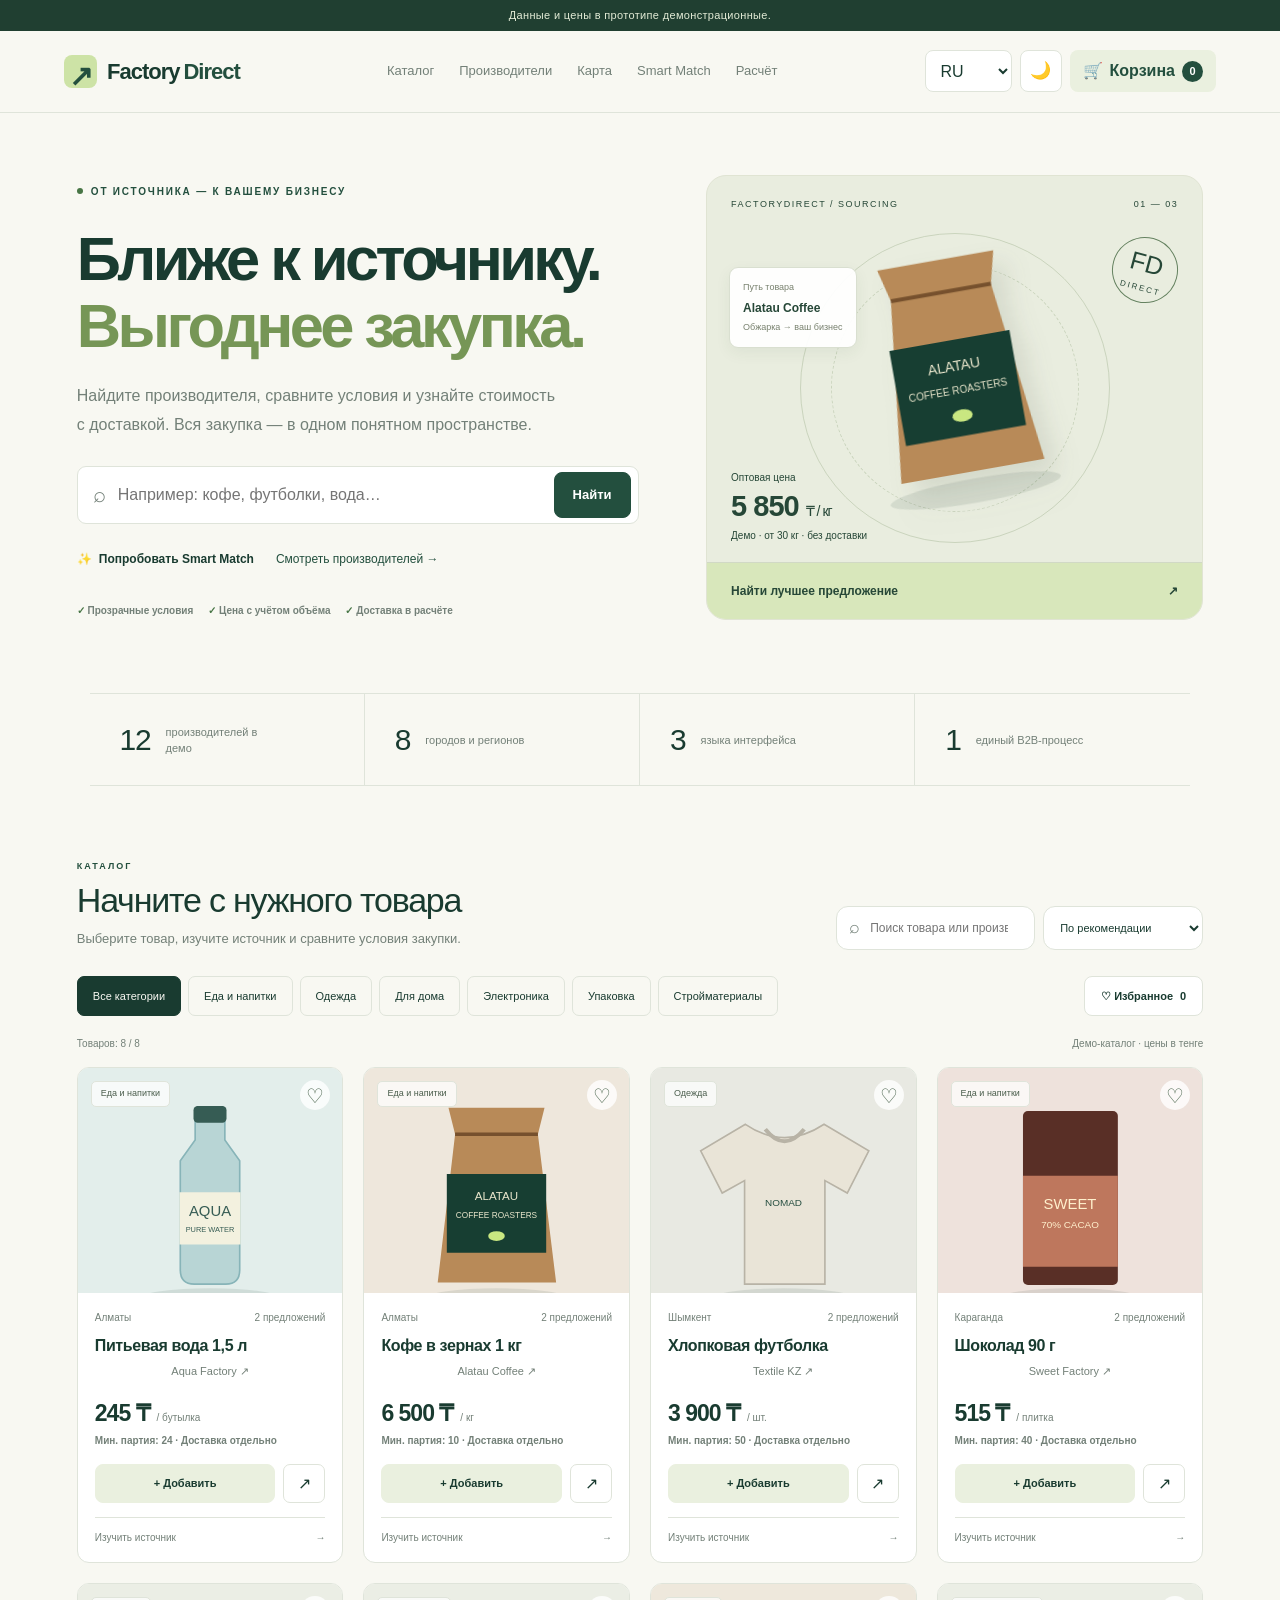
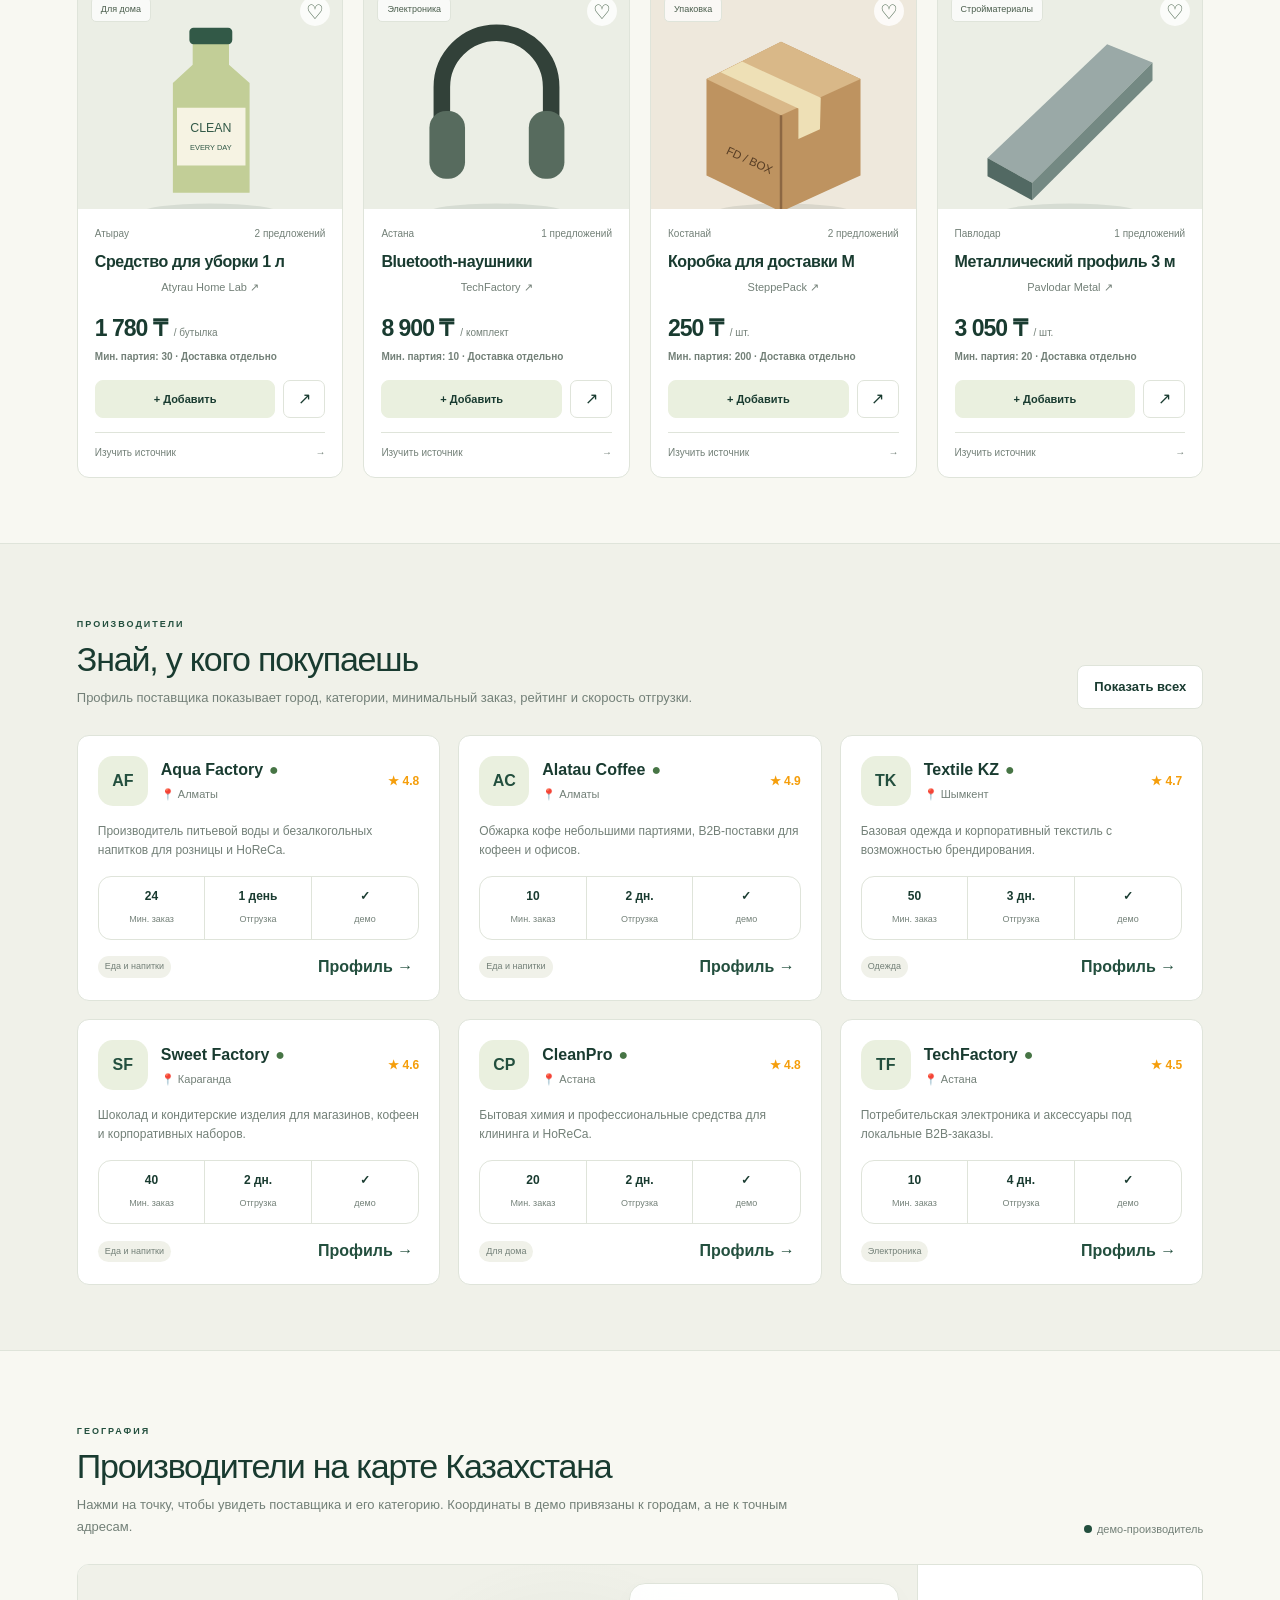
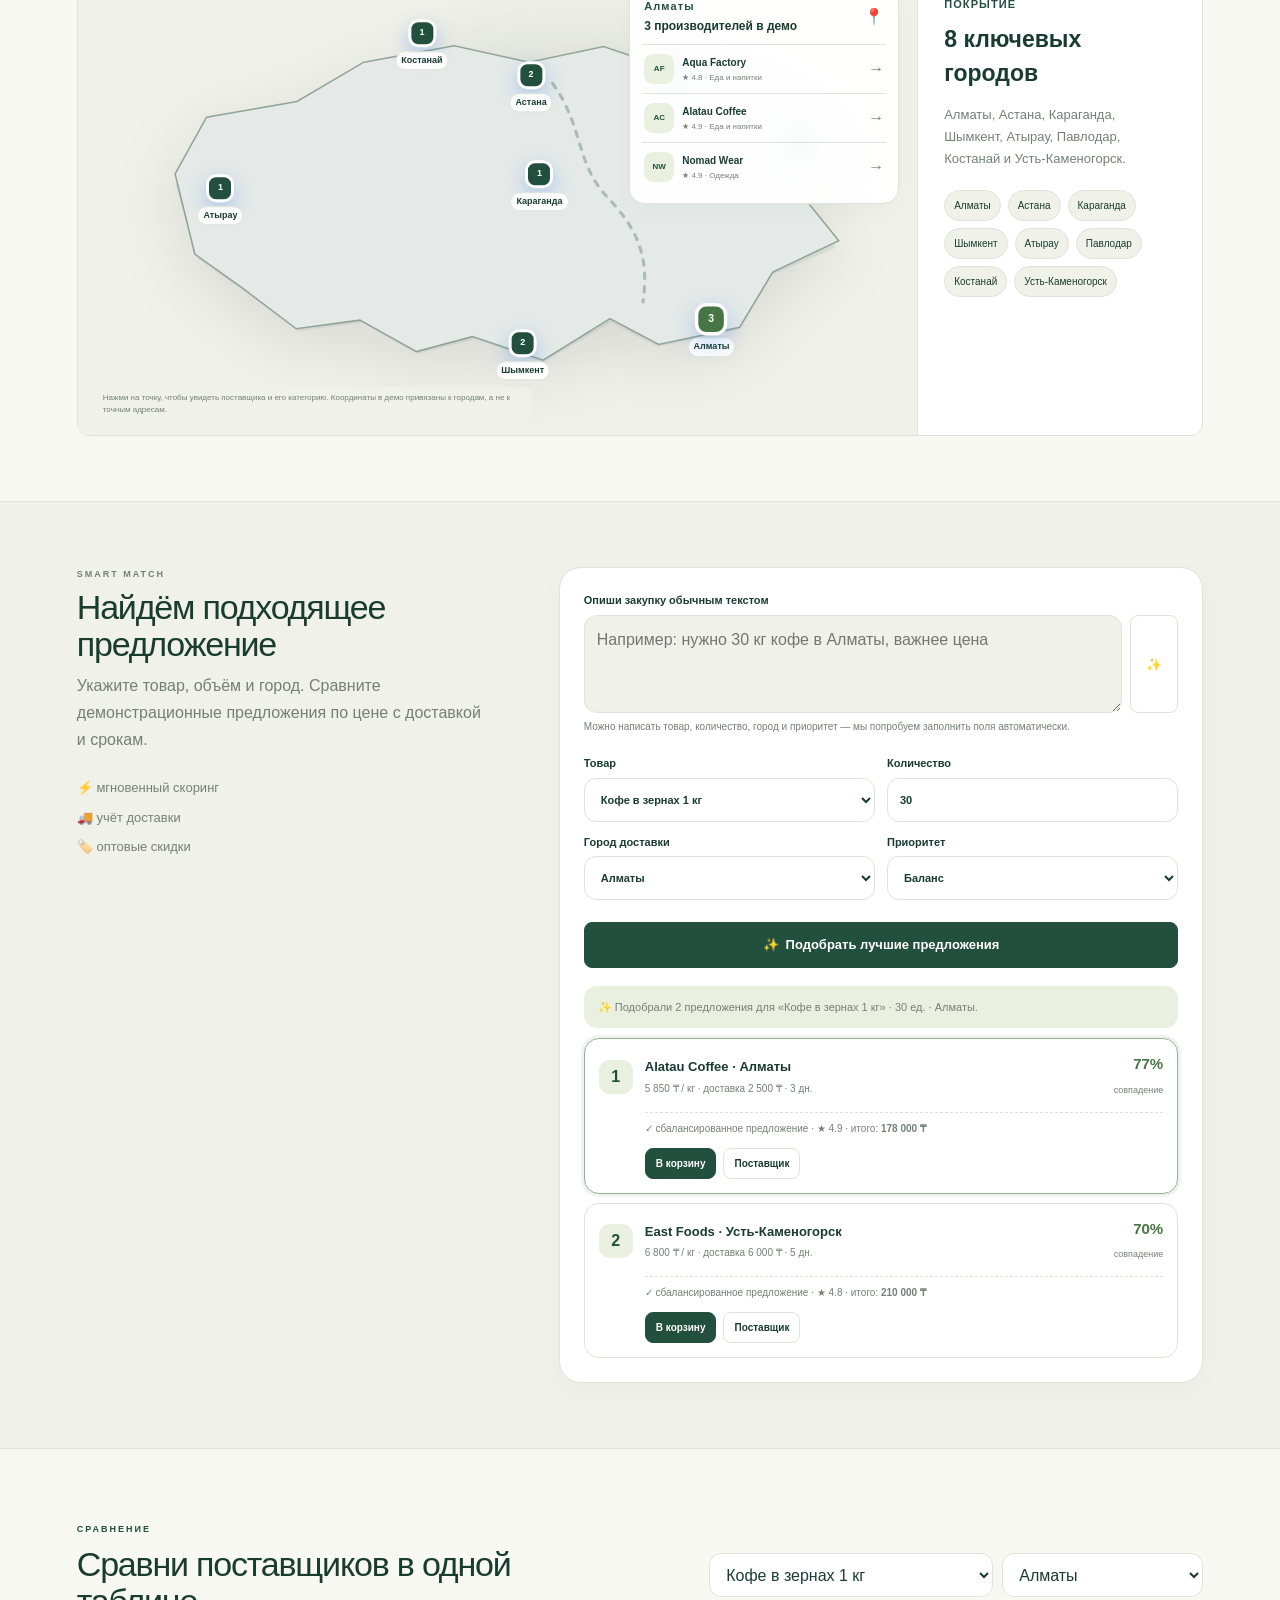
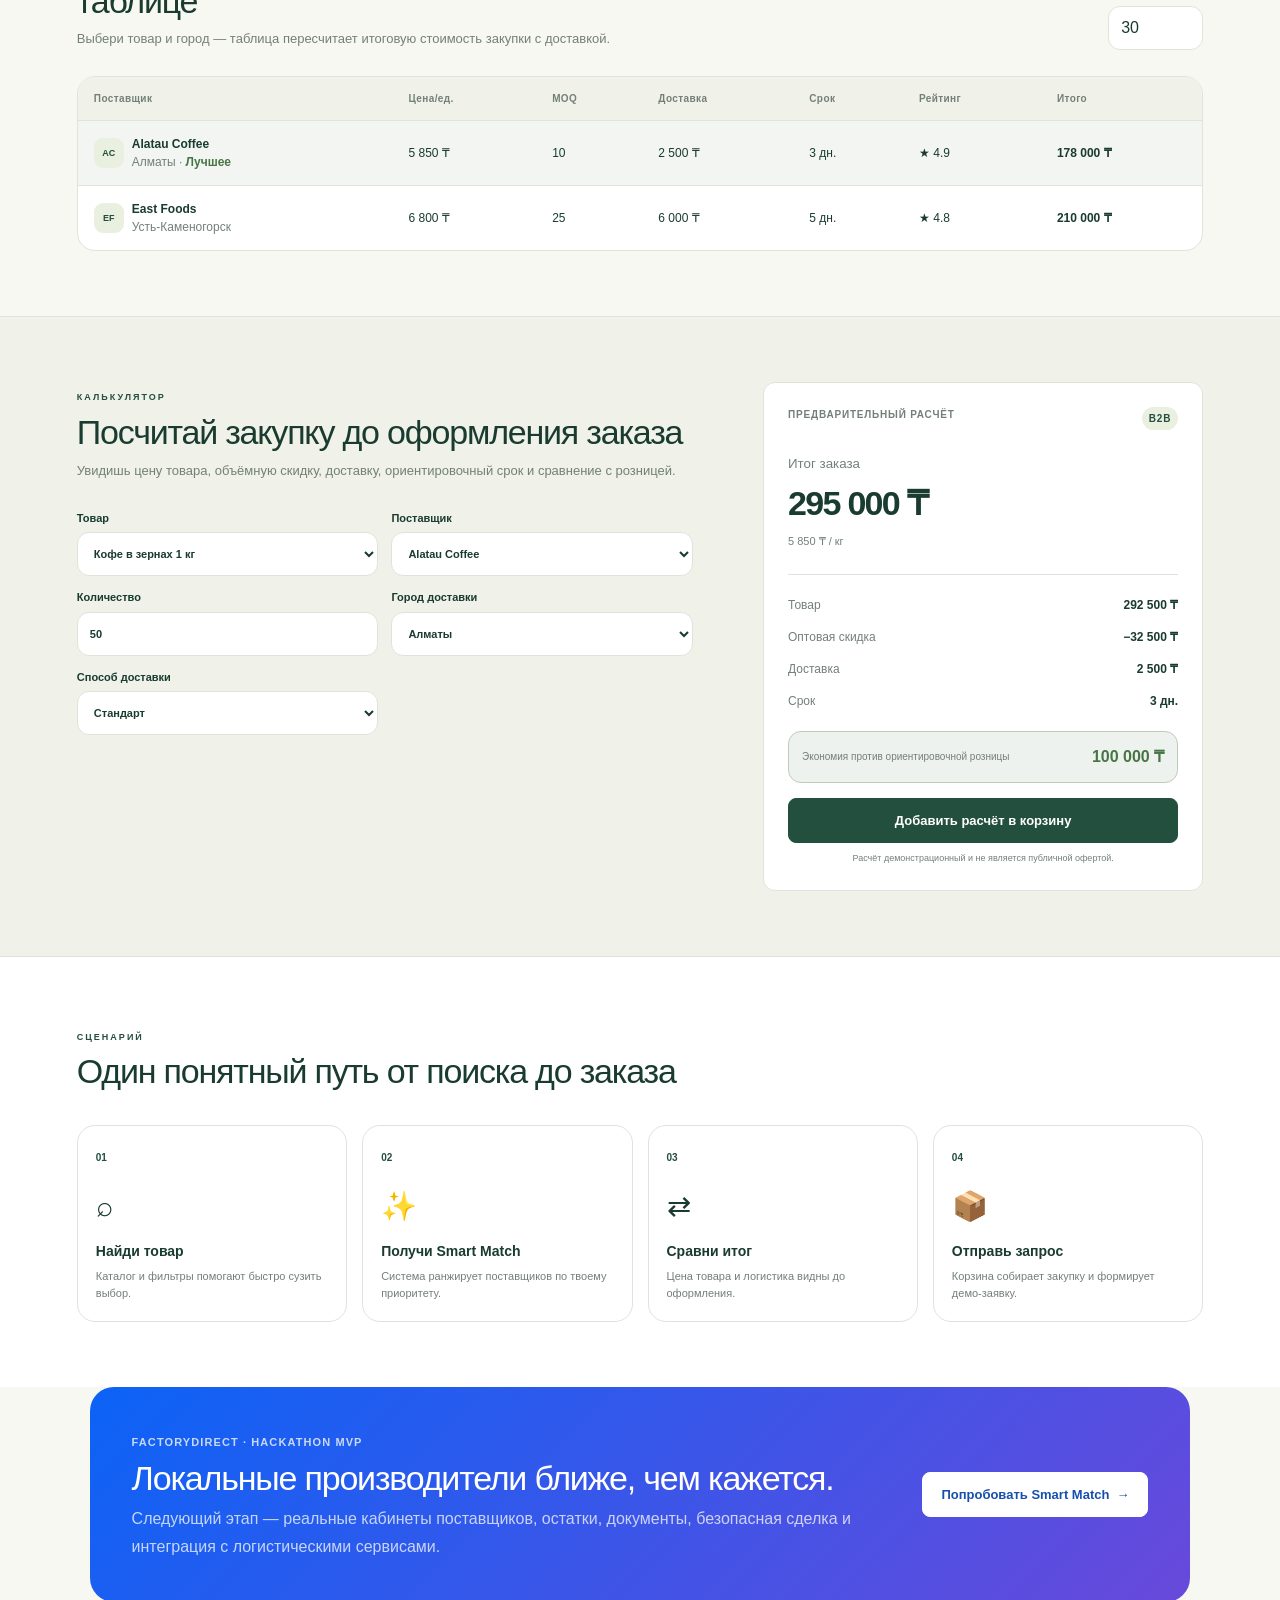
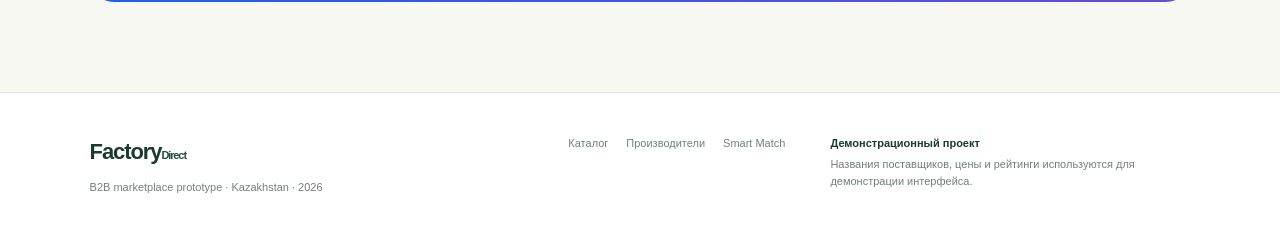
==== index.html @ 9df5a419 "Build FactoryDirect sourcing MVP with redesigned catalog and source passports" ====
<!doctype html>
<html lang="ru" data-theme="light">
<head>
  <meta charset="utf-8">
  <meta name="viewport" content="width=device-width, initial-scale=1">
  <meta name="color-scheme" content="light dark">
  <meta name="description" content="FactoryDirect — demo B2B marketplace that connects buyers with manufacturers in Kazakhstan.">
  <meta name="theme-color" content="#0b63f6">
  <title>FactoryDirect — напрямую от производителя</title>
  <link rel="stylesheet" href="style.css">
  <link rel="stylesheet" href="design.css">
</head>
<body>
<div class="demo-ribbon" data-i18n="demoDataNote">Данные и цены в прототипе демонстрационные.</div>
  <a class="skip-link" href="#main" data-i18n="skip">Перейти к содержимому</a>

  <header class="site-header">
    <a class="logo" href="#top" aria-label="FactoryDirect"><span class="brand-mark">↗</span> Factory<span>Direct</span></a>

    <button id="mobileMenuButton" class="mobile-menu-btn" type="button" aria-expanded="false" aria-controls="mainNav" aria-label="Menu">☰</button>
    <nav id="mainNav" class="main-nav" aria-label="Main navigation">
      <a href="#catalog" data-i18n="navCatalog">Каталог</a>
      <a href="#manufacturers" data-i18n="navManufacturers">Производители</a>
      <a href="#mapSection" data-i18n="navMap">Карта</a>
      <a href="#smartMatch" data-i18n="navSmart">Smart Match</a>
      <a href="#calculator" data-i18n="navDelivery">Расчёт</a>
    </nav>

    <div class="header-actions">
      <label class="sr-only" for="languageSelect" data-i18n="languageLabel">Язык</label>
      <select id="languageSelect" class="compact-control" aria-label="Language">
        <option value="ru">RU</option>
        <option value="kk">KZ</option>
        <option value="en">EN</option>
      </select>
      <button id="themeToggle" class="icon-btn" type="button" aria-label="Переключить тему" title="Переключить тему">🌙</button>
      <button class="cart-btn" type="button" data-open-cart>
        <span aria-hidden="true">🛒</span>
        <span class="cart-label" data-i18n="cart">Корзина</span>
        <b id="cartCount">0</b>
      </button>
    </div>
  </header>

  <main id="main">
    <section id="top" class="hero">
      <div class="hero-copy reveal">
        <div class="hero-badge"><span class="pulse-dot"></span><span data-i18n="heroBadge">B2B marketplace для Казахстана</span></div>
        <h1><span data-i18n="heroTitle1">Покупай напрямую.</span><br><span class="gradient-text" data-i18n="heroTitle2">Сравнивай честно.</span></h1>
        <p class="hero-text" data-i18n="heroText">FactoryDirect помогает бизнесу находить локальных производителей, сравнивать оптовые условия и считать доставку в одном месте.</p>

        <form id="heroSearchForm" class="hero-search" role="search">
          <span aria-hidden="true">⌕</span>
          <input id="heroSearch" type="search" autocomplete="off" data-i18n-placeholder="heroSearchPlaceholder" placeholder="Например: кофе, футболки, вода…">
          <button class="primary" type="submit" data-i18n="find">Найти</button>
        </form>

        <div class="hero-actions">
          <a class="secondary" href="#smartMatch">✨ <span data-i18n="trySmart">Попробовать Smart Match</span></a>
          <a class="ghost-link" href="#manufacturers"><span data-i18n="seeManufacturers">Смотреть производителей</span> →</a>
        </div>

        <div class="trust-row">
          <span>✓ <span data-i18n="trust1">Проверенные профили в демо</span></span>
          <span>✓ <span data-i18n="trust2">Оптовые уровни цены</span></span>
          <span>✓ <span data-i18n="trust3">Расчёт логистики</span></span>
        </div>
      </div>

      <div class="source-scene reveal delay-1">
        <div class="scene-top"><span>FACTORYDIRECT / SOURCING</span><span>01 — 03</span></div>
        <div class="scene-orbit"></div>
        <img class="hero-pack" src="assets/coffee.svg" alt="" />
        <div class="scene-label"><span data-i18n="sourceRoute">Путь товара</span><strong>Alatau Coffee</strong><small data-i18n="sceneCaption">Обжарка → ваш бизнес</small></div>
        <div class="scene-stamp">FD<br><span>DIRECT</span></div>
        <div class="scene-price"><span data-i18n="wholesalePrice">Оптовая цена</span><strong>5 850 <small>₸ / кг</small></strong><span data-i18n="sceneMinimum">Демо · от 30 кг · без доставки</span></div>
        <button class="scene-button" type="button" data-jump-smart><span data-i18n="findBest">Найти лучшее предложение</span> ↗</button>
      </div>
    </section>

    <section class="metrics section-narrow reveal" aria-label="Platform metrics">
      <article><strong>12</strong><span data-i18n="metricManufacturers">производителей в демо</span></article>
      <article><strong>8</strong><span data-i18n="metricRegions">городов и регионов</span></article>
      <article><strong>3</strong><span data-i18n="metricLanguages">языка интерфейса</span></article>
      <article><strong>1</strong><span data-i18n="metricFlow">единый B2B-процесс</span></article>
    </section>

    <section id="catalog" class="section reveal">
      <div class="section-head">
        <div>
          <p class="eyebrow" data-i18n="catalogEyebrow">КАТАЛОГ</p>
          <h2 data-i18n="catalogTitle">Товары напрямую от производителей</h2>
          <p class="section-subtitle" data-i18n="catalogSubtitle">Цена автоматически меняется в зависимости от объёма заказа — как в настоящем B2B.</p>
        </div>
        <div class="catalog-tools">
          <div class="search-field"><span>⌕</span><input id="catalogSearch" type="search" autocomplete="off" data-i18n-placeholder="catalogSearchPlaceholder" placeholder="Поиск товара или производителя"></div>
          <select id="categoryFilter" class="control" aria-label="Category"></select>
          <select id="sortFilter" class="control" aria-label="Sort"></select>
        </div>
      </div>
      <div class="discovery-bar"><div class="category-pills" id="categoryPills"></div><button id="favoritesOnly" class="secondary" type="button" aria-pressed="false"><span data-i18n="savedOnly">♡ Избранное</span> <b id="savedCount">0</b></button></div>
      <div class="catalog-status"><span id="resultCount" aria-live="polite"></span><span data-i18n="catalogStatus">Демо-каталог · цены в тенге</span></div>
      <div id="productGrid" class="product-grid"></div>
      <div id="catalogEmpty" class="empty-state hidden">
        <div>🔎</div><h3 data-i18n="nothingFound">Ничего не найдено</h3><p data-i18n="nothingFoundText">Измени запрос или выбери другую категорию.</p>
      </div>
    </section>

    <section id="manufacturers" class="section alt-section reveal">
      <div class="section-head">
        <div>
          <p class="eyebrow" data-i18n="manufacturersEyebrow">ПРОИЗВОДИТЕЛИ</p>
          <h2 data-i18n="manufacturersTitle">Знай, у кого покупаешь</h2>
          <p class="section-subtitle" data-i18n="manufacturersSubtitle">Профиль поставщика показывает город, категории, минимальный заказ, рейтинг и скорость отгрузки.</p>
        </div>
        <button id="showAllManufacturers" class="secondary" type="button" data-i18n="showAll">Показать всех</button>
      </div>
      <div id="manufacturerGrid" class="manufacturer-grid"></div>
    </section>

    <section id="mapSection" class="section map-section reveal">
      <div class="section-head">
        <div>
          <p class="eyebrow" data-i18n="mapEyebrow">ГЕОГРАФИЯ</p>
          <h2 data-i18n="mapTitle">Производители на карте Казахстана</h2>
          <p class="section-subtitle" data-i18n="mapSubtitle">Нажми на точку, чтобы увидеть поставщика и его категорию. Координаты в демо привязаны к городам, а не к точным адресам.</p>
        </div>
        <div class="map-legend"><span><i class="legend-dot"></i><span data-i18n="mapLegend">демо-производитель</span></span></div>
      </div>
      <div class="map-shell">
        <div id="map" aria-label="Map of manufacturers"></div>
        <aside class="map-sidecard">
          <span class="mini-label" data-i18n="coverage">ПОКРЫТИЕ</span>
          <h3 data-i18n="coverageTitle">8 ключевых городов</h3>
          <p data-i18n="coverageText">Алматы, Астана, Караганда, Шымкент, Атырау, Павлодар, Костанай и Усть-Каменогорск.</p>
          <div id="cityChips" class="city-chips"></div>
        </aside>
      </div>
    </section>

    <section id="smartMatch" class="section smart-section reveal">
      <div class="smart-intro">
        <p class="eyebrow" data-i18n="smartEyebrow">SMART MATCH</p>
        <h2 data-i18n="smartTitle">Подбери поставщика под задачу, а не просто по цене</h2>
        <p data-i18n="smartSubtitle">Демо-алгоритм учитывает оптовую цену, минимальный заказ, расстояние, рейтинг и скорость отгрузки. Это локальный прототип без внешнего AI API.</p>
        <div class="feature-list">
          <span>⚡ <span data-i18n="smartFeature1">мгновенный скоринг</span></span>
          <span>🚚 <span data-i18n="smartFeature2">учёт доставки</span></span>
          <span>🏷️ <span data-i18n="smartFeature3">оптовые скидки</span></span>
        </div>
      </div>

      <div class="smart-card">
        <div class="smart-query">
          <label for="smartText" data-i18n="smartQueryLabel">Опиши закупку обычным текстом</label>
          <div class="smart-input-row">
            <textarea id="smartText" rows="3" data-i18n-placeholder="smartPlaceholder" placeholder="Например: нужно 30 кг кофе в Алматы, важнее цена"></textarea>
            <button id="parseSmartText" class="secondary square" type="button" title="Parse">✨</button>
          </div>
          <small data-i18n="smartHint">Можно написать товар, количество, город и приоритет — мы попробуем заполнить поля автоматически.</small>
        </div>

        <div class="smart-fields">
          <label><span data-i18n="product">Товар</span><select id="smartProduct" class="control"></select></label>
          <label><span data-i18n="quantity">Количество</span><input id="smartQty" class="control" type="number" min="1" value="30"></label>
          <label><span data-i18n="destination">Город доставки</span><select id="smartCity" class="control"></select></label>
          <label><span data-i18n="priority">Приоритет</span><select id="smartPriority" class="control"></select></label>
        </div>
        <button id="runSmartMatch" class="primary full smart-run" type="button">✨ <span data-i18n="runSmart">Подобрать лучшие предложения</span></button>
        <div id="smartResult" class="smart-result"></div>
      </div>
    </section>

    <section id="compare" class="section reveal">
      <div class="section-head">
        <div>
          <p class="eyebrow" data-i18n="compareEyebrow">СРАВНЕНИЕ</p>
          <h2 data-i18n="compareTitle">Сравни поставщиков в одной таблице</h2>
          <p class="section-subtitle" data-i18n="compareSubtitle">Выбери товар и город — таблица пересчитает итоговую стоимость закупки с доставкой.</p>
        </div>
        <div class="compare-controls">
          <select id="compareProduct" class="control"></select>
          <select id="compareCity" class="control"></select>
          <input id="compareQty" class="control qty-control" type="number" min="1" value="30" aria-label="Quantity">
        </div>
      </div>
      <div class="table-wrap">
        <table class="compare-table">
          <thead id="compareHead"></thead>
          <tbody id="compareBody"></tbody>
        </table>
      </div>
    </section>

    <section id="calculator" class="section alt-section reveal">
      <div class="calculator-layout">
        <div>
          <p class="eyebrow" data-i18n="calculatorEyebrow">КАЛЬКУЛЯТОР</p>
          <h2 data-i18n="calculatorTitle">Посчитай закупку до оформления заказа</h2>
          <p class="section-subtitle" data-i18n="calculatorSubtitle">Увидишь цену товара, объёмную скидку, доставку, ориентировочный срок и сравнение с розницей.</p>

          <div class="calc-form">
            <label><span data-i18n="product">Товар</span><select id="calcProduct" class="control"></select></label>
            <label><span data-i18n="supplier">Поставщик</span><select id="calcSupplier" class="control"></select></label>
            <label><span data-i18n="quantity">Количество</span><input id="calcQty" class="control" type="number" min="1" value="50"></label>
            <label><span data-i18n="destination">Город доставки</span><select id="calcCity" class="control"></select></label>
            <label><span data-i18n="deliveryMode">Способ доставки</span><select id="deliveryMode" class="control"></select></label>
          </div>
        </div>

        <div class="quote-card">
          <div class="quote-head"><span data-i18n="estimate">ПРЕДВАРИТЕЛЬНЫЙ РАСЧЁТ</span><span id="quoteBadge">B2B</span></div>
          <div class="quote-main"><small data-i18n="totalOrder">Итог заказа</small><strong id="calcTotal">0 ₸</strong><span id="calcUnitPrice">0 ₸ / ед.</span></div>
          <div class="quote-lines">
            <div><span data-i18n="goodsSubtotal">Товар</span><strong id="calcGoods">0 ₸</strong></div>
            <div><span data-i18n="volumeDiscount">Оптовая скидка</span><strong id="calcDiscount">0 ₸</strong></div>
            <div><span data-i18n="delivery">Доставка</span><strong id="calcDelivery">0 ₸</strong></div>
            <div><span data-i18n="eta">Срок</span><strong id="calcEta">—</strong></div>
          </div>
          <div class="quote-saving"><span data-i18n="vsRetail">Экономия против ориентировочной розницы</span><strong id="calcSaving">0 ₸</strong></div>
          <button id="addCalculatedToCart" class="primary full" type="button" data-i18n="addCalculated">Добавить расчёт в корзину</button>
          <small data-i18n="calcDisclaimer">Расчёт демонстрационный и не является публичной офертой.</small>
        </div>
      </div>
    </section>

    <section class="section workflow reveal">
      <div class="section-head compact-head">
        <div><p class="eyebrow" data-i18n="workflowEyebrow">СЦЕНАРИЙ</p><h2 data-i18n="workflowTitle">Один понятный путь от поиска до заказа</h2></div>
      </div>
      <div class="steps">
        <article><span>01</span><div>⌕</div><h3 data-i18n="step1Title">Найди товар</h3><p data-i18n="step1Text">Каталог и фильтры помогают быстро сузить выбор.</p></article>
        <article><span>02</span><div>✨</div><h3 data-i18n="step2Title">Получи Smart Match</h3><p data-i18n="step2Text">Система ранжирует поставщиков по твоему приоритету.</p></article>
        <article><span>03</span><div>⇄</div><h3 data-i18n="step3Title">Сравни итог</h3><p data-i18n="step3Text">Цена товара и логистика видны до оформления.</p></article>
        <article><span>04</span><div>📦</div><h3 data-i18n="step4Title">Отправь запрос</h3><p data-i18n="step4Text">Корзина собирает закупку и формирует демо-заявку.</p></article>
      </div>
    </section>

    <section class="final-cta reveal">
      <div>
        <span class="mini-label">FACTORYDIRECT · HACKATHON MVP</span>
        <h2 data-i18n="finalTitle">Локальные производители ближе, чем кажется.</h2>
        <p data-i18n="finalText">Следующий этап — реальные кабинеты поставщиков, остатки, документы, безопасная сделка и интеграция с логистическими сервисами.</p>
      </div>
      <a href="#smartMatch" class="primary"><span data-i18n="trySmart">Попробовать Smart Match</span> →</a>
    </section>
  </main>

  <footer>
    <div><div class="footer-logo">Factory<span>Direct</span></div><p data-i18n="footerPitch">B2B marketplace prototype · Kazakhstan · 2026</p></div>
    <div class="footer-links"><a href="#catalog" data-i18n="navCatalog">Каталог</a><a href="#manufacturers" data-i18n="navManufacturers">Производители</a><a href="#smartMatch">Smart Match</a></div>
    <div class="footer-note"><strong data-i18n="demoProject">Демонстрационный проект</strong><span data-i18n="demoProjectText">Названия поставщиков, цены и рейтинги используются для демонстрации интерфейса.</span></div>
  </footer>

  <div id="toast" class="toast" role="status" aria-live="polite"></div>

  <div id="productModal" class="modal hidden" role="dialog" aria-modal="true" aria-labelledby="productModalTitle">
    <div class="modal-box product-modal-box">
      <button class="modal-close" type="button" data-close-product aria-label="Close">×</button>
      <div id="productModalContent"></div>
    </div>
  </div>

  <div id="manufacturerModal" class="modal hidden" role="dialog" aria-modal="true" aria-labelledby="manufacturerModalTitle">
    <div class="modal-box manufacturer-modal-box">
      <button class="modal-close" type="button" data-close-manufacturer aria-label="Close">×</button>
      <div id="manufacturerModalContent"></div>
    </div>
  </div>

  <div id="cartModal" class="modal hidden" role="dialog" aria-modal="true" aria-labelledby="cartTitle">
    <div class="modal-box cart-modal-box">
      <button class="modal-close" type="button" data-close-cart aria-label="Close">×</button>
      <div class="cart-title-row">
        <div><p class="eyebrow" data-i18n="yourOrder">ВАША ЗАКУПКА</p><h2 id="cartTitle" data-i18n="cart">Корзина</h2></div>
        <span id="cartItemsCount" class="counter-pill">0</span>
      </div>
      <button type="button" class="secondary export-button" id="exportCart" data-i18n="exportQuote">↓ Скачать расчёт CSV</button>
      <div id="cartItems" class="cart-items"></div>
      <div class="cart-total"><span data-i18n="total">Итого</span><strong id="cartTotal">0 ₸</strong></div>
      <button id="checkoutButton" class="primary full" type="button" data-i18n="sendRequest">Отправить демо-заявку</button>
      <p class="modal-note" data-i18n="checkoutNote">Оплата не проводится — это прототип для демонстрации.</p>
    </div>
  </div>

  <script src="script.js"></script>
  <script src="features.js"></script>
</body>
</html>
---- style.css ----
:root{
  --bg:#f4f7fb;--surface:#fff;--surface-2:#f7f9fc;--surface-3:#eef4ff;--text:#111827;--muted:#667085;
  --border:#e3e8ef;--primary:#0b63f6;--primary-2:#4b8df8;--primary-dark:#084fc7;--success:#0d9f6e;--warning:#f59e0b;
  --danger:#e5484d;--shadow:0 18px 50px rgba(17,24,39,.09);--shadow-lg:0 30px 80px rgba(17,24,39,.16);
  --header:rgba(255,255,255,.90);--overlay:rgba(10,18,32,.62);--radius:20px;--radius-sm:13px;
}
html[data-theme="dark"]{
  --bg:#08101d;--surface:#0f1a2b;--surface-2:#132136;--surface-3:#10264b;--text:#f5f7fb;--muted:#9eabc0;
  --border:#24354e;--primary:#6da5ff;--primary-2:#98bdff;--primary-dark:#4f8ceb;--success:#54d6a2;--warning:#fbbf50;
  --danger:#ff7a7f;--shadow:0 18px 55px rgba(0,0,0,.25);--shadow-lg:0 30px 85px rgba(0,0,0,.42);
  --header:rgba(8,16,29,.90);--overlay:rgba(0,0,0,.72);
}
*{box-sizing:border-box}html{scroll-behavior:smooth;scroll-padding-top:88px}body{margin:0;font-family:Inter,-apple-system,BlinkMacSystemFont,"Segoe UI",Roboto,Arial,sans-serif;background:var(--bg);color:var(--text);line-height:1.5;transition:background .25s,color .25s}button,input,select,textarea{font:inherit;color:inherit}button,a,input,select,textarea{outline-offset:3px}button:focus-visible,a:focus-visible,input:focus-visible,select:focus-visible,textarea:focus-visible{outline:3px solid color-mix(in srgb,var(--primary) 28%,transparent)}a{color:inherit}.hidden{display:none!important}.sr-only{position:absolute;width:1px;height:1px;padding:0;margin:-1px;overflow:hidden;clip:rect(0,0,0,0);white-space:nowrap;border:0}.skip-link{position:fixed;left:14px;top:-60px;background:var(--text);color:var(--surface);padding:10px 14px;border-radius:10px;z-index:1000;text-decoration:none}.skip-link:focus{top:14px}
.site-header{height:76px;position:sticky;top:0;z-index:100;display:grid;grid-template-columns:auto 1fr auto;align-items:center;gap:28px;padding:0 clamp(18px,5vw,72px);border-bottom:1px solid var(--border);background:var(--header);backdrop-filter:blur(16px)}.logo,.footer-logo{font-size:22px;font-weight:900;letter-spacing:-.05em;text-decoration:none}.logo span,.footer-logo span{color:var(--primary)}.main-nav{display:flex;gap:24px;align-items:center}.main-nav a{text-decoration:none;font-size:13px;font-weight:750;color:var(--muted)}.main-nav a:hover{color:var(--text)}.header-actions{display:flex;align-items:center;gap:8px}.compact-control,.icon-btn,.cart-btn,.control{border:1px solid var(--border);background:var(--surface);color:var(--text);border-radius:12px}.compact-control{height:42px;padding:0 30px 0 11px;cursor:pointer}.icon-btn{height:42px;width:42px;display:grid;place-items:center;cursor:pointer;font-size:17px}.cart-btn{height:42px;padding:0 12px;display:flex;align-items:center;gap:7px;cursor:pointer;background:var(--surface-3);border-color:transparent;color:var(--primary);font-weight:800}.cart-btn b{min-width:21px;height:21px;padding:0 5px;border-radius:999px;background:var(--primary);color:white;display:grid;place-items:center;font-size:11px}.mobile-menu-btn{display:none;border:1px solid var(--border);background:var(--surface);border-radius:11px;width:42px;height:42px;cursor:pointer}
.hero{min-height:660px;padding:86px clamp(20px,8vw,120px);display:grid;grid-template-columns:minmax(0,1.08fr) minmax(360px,.72fr);align-items:center;gap:78px;background:radial-gradient(circle at 86% 12%,color-mix(in srgb,var(--primary) 16%,transparent),transparent 32%),linear-gradient(135deg,var(--surface) 0%,var(--bg) 72%);overflow:hidden}.hero-copy{max-width:760px}.hero-badge{display:inline-flex;align-items:center;gap:8px;background:var(--surface-3);color:var(--primary);padding:8px 12px;border-radius:999px;font-weight:800;font-size:12px}.pulse-dot{width:7px;height:7px;background:var(--success);border-radius:50%;box-shadow:0 0 0 5px color-mix(in srgb,var(--success) 16%,transparent)}.hero h1{font-size:clamp(46px,5.8vw,76px);line-height:.99;letter-spacing:-.065em;margin:20px 0 22px}.gradient-text{background:linear-gradient(90deg,var(--primary),#8d5cf6);-webkit-background-clip:text;background-clip:text;color:transparent}.hero-text{font-size:18px;line-height:1.75;color:var(--muted);max-width:700px}.hero-search{height:58px;margin-top:28px;border:1px solid var(--border);background:var(--surface);border-radius:16px;padding:7px 7px 7px 15px;display:flex;align-items:center;gap:10px;box-shadow:var(--shadow)}.hero-search>span{font-size:22px;color:var(--muted)}.hero-search input{min-width:0;flex:1;border:0;background:transparent;outline:0}.primary,.secondary,.ghost-link{border-radius:12px;font-weight:800;text-decoration:none;cursor:pointer;transition:transform .15s,box-shadow .15s,background .15s}.primary{border:1px solid var(--primary);background:var(--primary);color:#fff;padding:12px 18px;display:inline-flex;align-items:center;justify-content:center;gap:7px}.primary:hover{background:var(--primary-dark);transform:translateY(-1px);box-shadow:0 10px 24px color-mix(in srgb,var(--primary) 22%,transparent)}.secondary{border:1px solid var(--border);background:var(--surface);color:var(--text);padding:11px 16px;display:inline-flex;align-items:center;justify-content:center;gap:7px}.secondary:hover{border-color:color-mix(in srgb,var(--primary) 42%,var(--border));background:var(--surface-2)}.ghost-link{padding:10px 2px;color:var(--primary)}.full{width:100%}.square{width:48px;min-width:48px;padding:0}.hero-actions{display:flex;align-items:center;gap:18px;flex-wrap:wrap;margin-top:16px}.trust-row{display:flex;gap:18px;flex-wrap:wrap;margin-top:25px;color:var(--muted);font-size:12px;font-weight:650}.trust-row>span::first-letter{color:var(--success)}
.hero-dashboard{background:var(--surface);border:1px solid var(--border);border-radius:26px;padding:25px;box-shadow:var(--shadow-lg);position:relative}.hero-dashboard::before{content:"";position:absolute;inset:-1px;border-radius:26px;padding:1px;background:linear-gradient(135deg,color-mix(in srgb,var(--primary) 55%,transparent),transparent 42%);-webkit-mask:linear-gradient(#000 0 0) content-box,linear-gradient(#000 0 0);-webkit-mask-composite:xor;mask-composite:exclude;pointer-events:none}.dash-top,.supplier-mini,.offer-price-row,.savings-card,.route-line{display:flex;align-items:center}.dash-top{justify-content:space-between;gap:16px}.dash-top h3{margin:5px 0 0;font-size:18px}.mini-label,.eyebrow{font-size:11px;font-weight:900;letter-spacing:.1em;color:var(--primary)}.verified-chip{color:var(--success);background:color-mix(in srgb,var(--success) 12%,transparent);padding:6px 9px;border-radius:999px;font-size:11px;font-weight:800}.supplier-mini{gap:11px;margin:22px 0;border-top:1px solid var(--border);border-bottom:1px solid var(--border);padding:16px 0}.supplier-avatar{width:42px;height:42px;border-radius:13px;background:linear-gradient(135deg,var(--primary),#7d68f8);display:grid;place-items:center;color:#fff;font-weight:900}.supplier-mini>div:nth-child(2){display:flex;flex-direction:column;flex:1}.supplier-mini small{color:var(--muted)}.rating{font-weight:900;color:var(--warning)}.offer-price-row{justify-content:space-between;gap:15px}.offer-price-row>div{display:flex;flex-direction:column}.offer-price-row small{color:var(--muted);font-size:11px}.offer-price-row strong{margin-top:4px}.savings-card{justify-content:space-between;margin:18px 0;background:var(--surface-3);border:1px solid color-mix(in srgb,var(--primary) 15%,var(--border));padding:14px;border-radius:15px}.savings-card>div{display:flex;flex-direction:column}.savings-card span{color:var(--muted);font-size:11px}.savings-card strong{color:var(--success);font-size:20px;margin-top:3px}.save-pill{background:var(--success)!important;color:#fff!important;padding:6px 9px;border-radius:999px;font-weight:900}.route-line{gap:9px;font-size:11px;color:var(--muted);margin:15px 0 18px}.route-line i{height:1px;background:var(--border);flex:1;position:relative}.route-line i::after{content:"›";position:absolute;right:-2px;top:-9px;color:var(--muted)}.demo-note{display:block;color:var(--muted);text-align:center;margin-top:10px;font-size:10px}
.section{padding:92px clamp(20px,7vw,105px)}.section-narrow{margin:0 clamp(20px,7vw,105px)}.metrics{margin-top:-24px;position:relative;z-index:2;background:var(--surface);border:1px solid var(--border);border-radius:20px;box-shadow:var(--shadow);display:grid;grid-template-columns:repeat(4,1fr);overflow:hidden}.metrics article{padding:24px 26px;border-right:1px solid var(--border);display:flex;flex-direction:column}.metrics article:last-child{border-right:0}.metrics strong{font-size:28px;letter-spacing:-.04em}.metrics span{color:var(--muted);font-size:12px;margin-top:2px}.section-head{display:flex;align-items:flex-end;justify-content:space-between;gap:24px;margin-bottom:34px}.section-head h2,.smart-intro h2,.calculator-layout h2,.final-cta h2{font-size:clamp(30px,3.3vw,46px);letter-spacing:-.045em;line-height:1.08;margin:7px 0 9px}.section-subtitle,.smart-intro>p,.final-cta p{color:var(--muted);max-width:730px;line-height:1.7;margin:0}.catalog-tools,.compare-controls{display:flex;gap:9px;align-items:center;flex-wrap:wrap}.control{height:44px;padding:0 34px 0 12px;min-width:150px}.search-field{height:44px;min-width:260px;border:1px solid var(--border);background:var(--surface);border-radius:12px;display:flex;align-items:center;gap:8px;padding:0 12px}.search-field span{color:var(--muted);font-size:18px}.search-field input{width:100%;border:0;background:transparent;outline:0}.alt-section{background:var(--surface-2);border-top:1px solid var(--border);border-bottom:1px solid var(--border)}
.product-grid{display:grid;grid-template-columns:repeat(4,minmax(0,1fr));gap:18px}.product-card{background:var(--surface);border:1px solid var(--border);border-radius:19px;overflow:hidden;transition:transform .18s,border .18s,box-shadow .18s;display:flex;flex-direction:column}.product-card:hover{transform:translateY(-4px);border-color:color-mix(in srgb,var(--primary) 35%,var(--border));box-shadow:var(--shadow)}.product-visual{height:175px;background:linear-gradient(145deg,var(--surface-2),var(--surface-3));display:grid;place-items:center;font-size:64px;position:relative}.product-badge{position:absolute;left:13px;top:13px;background:var(--surface);border:1px solid var(--border);padding:5px 8px;border-radius:999px;font-size:10px;font-weight:900;color:var(--primary)}.city-badge{position:absolute;right:13px;top:13px;background:rgba(15,23,42,.72);color:#fff;padding:5px 8px;border-radius:999px;font-size:10px;font-weight:800;backdrop-filter:blur(8px)}.product-body{padding:17px;display:flex;flex-direction:column;flex:1}.product-body h3{font-size:16px;margin:0 0 6px}.product-meta{display:flex;justify-content:space-between;gap:8px;color:var(--muted);font-size:11px}.product-price{display:flex;align-items:baseline;gap:8px;margin-top:15px}.product-price strong{font-size:21px;letter-spacing:-.04em}.product-price del{color:var(--muted);font-size:11px}.product-tier{margin-top:4px;color:var(--success);font-size:11px;font-weight:750}.product-actions{display:grid;grid-template-columns:1fr auto;gap:8px;margin-top:auto;padding-top:16px}.product-actions .primary{padding:10px 12px}.details-btn{width:42px;border:1px solid var(--border);background:var(--surface);border-radius:11px;cursor:pointer}.details-btn:hover{background:var(--surface-2)}.empty-state{text-align:center;padding:70px 20px;color:var(--muted)}.empty-state>div{font-size:50px}.empty-state h3{color:var(--text);margin-bottom:5px}
.manufacturer-grid{display:grid;grid-template-columns:repeat(3,minmax(0,1fr));gap:18px}.manufacturer-card{background:var(--surface);border:1px solid var(--border);border-radius:20px;padding:20px;transition:transform .18s,border .18s}.manufacturer-card:hover{transform:translateY(-3px);border-color:color-mix(in srgb,var(--primary) 35%,var(--border))}.maker-top{display:flex;gap:13px;align-items:center}.maker-logo{width:50px;height:50px;border-radius:15px;display:grid;place-items:center;color:#fff;font-weight:900;background:linear-gradient(135deg,var(--primary),#765df2)}.maker-main{flex:1}.maker-main h3{font-size:16px;margin:0;display:flex;align-items:center;gap:6px}.maker-main p{color:var(--muted);font-size:11px;margin:4px 0 0}.verified-icon{color:var(--success)}.maker-rating{font-weight:900;color:var(--warning);font-size:12px}.maker-description{color:var(--muted);font-size:12px;line-height:1.6;margin:16px 0}.maker-stats{display:grid;grid-template-columns:repeat(3,1fr);border:1px solid var(--border);border-radius:13px;overflow:hidden}.maker-stats div{padding:10px 8px;text-align:center;border-right:1px solid var(--border)}.maker-stats div:last-child{border:0}.maker-stats strong{display:block;font-size:12px}.maker-stats span{color:var(--muted);font-size:9px}.maker-footer{display:flex;align-items:center;justify-content:space-between;gap:8px;margin-top:14px}.category-tags{display:flex;gap:5px;flex-wrap:wrap}.category-tags span{background:var(--surface-2);padding:4px 7px;border-radius:999px;font-size:9px;color:var(--muted)}.text-btn{border:0;background:transparent;color:var(--primary);font-weight:800;cursor:pointer}
.map-shell{display:grid;grid-template-columns:minmax(0,1fr) 285px;background:var(--surface);border:1px solid var(--border);border-radius:22px;overflow:hidden;min-height:470px;box-shadow:var(--shadow)}#map{min-height:470px;background:radial-gradient(circle at 58% 42%,color-mix(in srgb,var(--primary) 8%,transparent),transparent 37%),var(--surface-2);position:relative;overflow:hidden}.map-sidecard{padding:26px;border-left:1px solid var(--border)}.map-sidecard h3{margin:7px 0;font-size:23px}.map-sidecard p{color:var(--muted);font-size:13px;line-height:1.7}.city-chips{display:flex;gap:7px;flex-wrap:wrap;margin-top:20px}.city-chips button{border:1px solid var(--border);background:var(--surface-2);padding:7px 9px;border-radius:999px;font-size:10px;cursor:pointer}.city-chips button:hover{border-color:var(--primary);color:var(--primary)}.map-legend{font-size:11px;color:var(--muted)}.legend-dot{display:inline-block;width:8px;height:8px;border-radius:50%;background:var(--primary);margin-right:5px}.map-svg{position:absolute;inset:6% 3% 7%;width:94%;height:87%;filter:drop-shadow(0 18px 32px rgba(17,24,39,.10))}.country-shadow{fill:color-mix(in srgb,var(--text) 7%,transparent);transform:translateY(8px)}.country-shape{fill:color-mix(in srgb,var(--primary) 12%,var(--surface));stroke:color-mix(in srgb,var(--primary) 42%,var(--border));stroke-width:2}.country-river{fill:none;stroke:color-mix(in srgb,var(--primary) 30%,transparent);stroke-width:4;stroke-linecap:round;stroke-dasharray:7 10}.city-marker{position:absolute;transform:translate(-50%,-50%);border:0;background:transparent;display:flex;flex-direction:column;align-items:center;gap:4px;cursor:pointer;z-index:3}.city-marker span{width:28px;height:28px;border-radius:10px;background:var(--primary);color:#fff;border:3px solid var(--surface);box-shadow:0 7px 20px rgba(11,99,246,.28);display:grid;place-items:center;font-size:9px;font-weight:900;transition:.18s}.city-marker b{font-size:9px;color:var(--text);background:color-mix(in srgb,var(--surface) 90%,transparent);border:1px solid var(--border);padding:2px 5px;border-radius:999px;white-space:nowrap}.city-marker:hover span,.city-marker.active span{transform:scale(1.16);background:var(--success)}.map-popover{position:absolute;right:18px;top:18px;width:min(270px,38%);background:color-mix(in srgb,var(--surface) 94%,transparent);border:1px solid var(--border);border-radius:16px;padding:12px;box-shadow:var(--shadow);z-index:4;backdrop-filter:blur(12px)}.map-popover-head{display:flex;justify-content:space-between;align-items:center;padding:2px 2px 9px}.map-popover-head>div{display:flex;flex-direction:column}.map-popover-head strong{font-size:12px;margin-top:3px}.map-popover>button{width:100%;border:0;border-top:1px solid var(--border);background:transparent;display:grid;grid-template-columns:auto 1fr auto;gap:8px;align-items:center;text-align:left;padding:9px 2px;cursor:pointer}.map-popover>button:hover{color:var(--primary)}.map-maker-logo{width:30px;height:30px;border-radius:9px;background:var(--surface-3);color:var(--primary);display:grid;place-items:center;font-size:8px;font-weight:900}.map-popover button>span:nth-child(2){display:flex;flex-direction:column}.map-popover b{font-size:10px}.map-popover small{font-size:8px;color:var(--muted);margin-top:2px}.map-popover i{font-style:normal;color:var(--muted)}.map-caption{position:absolute;left:18px;bottom:14px;max-width:52%;font-size:8px;color:var(--muted);z-index:2;background:color-mix(in srgb,var(--surface-2) 86%,transparent);padding:5px 7px;border-radius:8px}.map-section .map-legend{display:flex;align-items:center;gap:4px}
.smart-section{display:grid;grid-template-columns:.78fr 1.22fr;gap:70px;align-items:start;background:linear-gradient(135deg,var(--surface) 0%,var(--surface-3) 100%);border-top:1px solid var(--border);border-bottom:1px solid var(--border)}.smart-intro{position:sticky;top:108px}.feature-list{display:flex;flex-direction:column;gap:10px;margin-top:25px;color:var(--muted);font-size:13px}.smart-card{background:var(--surface);border:1px solid var(--border);border-radius:22px;padding:24px;box-shadow:var(--shadow)}.smart-query label,.smart-fields label,.calc-form label{display:flex;flex-direction:column;gap:6px;font-size:11px;font-weight:800}.smart-input-row{display:flex;gap:8px;margin-top:7px}.smart-input-row textarea{flex:1;resize:vertical;border:1px solid var(--border);background:var(--surface-2);border-radius:13px;padding:12px;min-height:88px;outline:0}.smart-query small{color:var(--muted);font-size:10px}.smart-fields{display:grid;grid-template-columns:repeat(2,1fr);gap:12px;margin:18px 0}.smart-fields .control,.calc-form .control{width:100%;min-width:0}.smart-run{margin-top:4px}.smart-result{margin-top:18px}.result-summary{padding:13px 14px;background:var(--surface-3);border-radius:13px;color:var(--muted);font-size:11px;margin-bottom:10px}.match-card{border:1px solid var(--border);border-radius:15px;padding:14px;margin-top:9px;display:grid;grid-template-columns:auto 1fr auto;gap:12px;align-items:center}.match-rank{width:34px;height:34px;border-radius:11px;display:grid;place-items:center;background:var(--surface-3);color:var(--primary);font-weight:900}.match-main h4{margin:0;font-size:13px}.match-main p{margin:4px 0 0;color:var(--muted);font-size:10px}.match-score{text-align:right}.match-score strong{display:block;color:var(--success);font-size:15px}.match-score span{color:var(--muted);font-size:9px}.match-actions{grid-column:2/4;display:flex;gap:7px}.match-actions button{padding:7px 10px;font-size:10px}.match-reason{grid-column:2/4;color:var(--muted);font-size:10px;border-top:1px dashed var(--border);padding-top:8px}.highlight-match{border-color:color-mix(in srgb,var(--success) 48%,var(--border));box-shadow:0 0 0 3px color-mix(in srgb,var(--success) 8%,transparent)}
.compare-controls{justify-content:flex-end}.qty-control{min-width:95px;width:95px}.table-wrap{overflow:auto;border:1px solid var(--border);border-radius:18px;background:var(--surface)}.compare-table{border-collapse:collapse;width:100%;min-width:850px}.compare-table th,.compare-table td{padding:14px 16px;border-bottom:1px solid var(--border);text-align:left;font-size:12px}.compare-table thead th{font-size:10px;letter-spacing:.04em;color:var(--muted);background:var(--surface-2);position:sticky;top:0}.compare-table tbody tr:last-child td{border-bottom:0}.compare-table tbody tr.best-row{background:color-mix(in srgb,var(--success) 7%,transparent)}.supplier-cell{display:flex;align-items:center;gap:8px}.supplier-cell .mini-logo{width:30px;height:30px;border-radius:9px;background:var(--surface-3);display:grid;place-items:center;font-weight:900;color:var(--primary);font-size:9px}.green{color:var(--success);font-weight:800}.muted{color:var(--muted)}
.calculator-layout{display:grid;grid-template-columns:1.05fr .75fr;gap:70px;align-items:start}.calc-form{display:grid;grid-template-columns:repeat(2,1fr);gap:13px;margin-top:28px}.quote-card{background:var(--surface);border:1px solid var(--border);border-radius:22px;padding:24px;box-shadow:var(--shadow);position:sticky;top:108px}.quote-head{display:flex;justify-content:space-between;color:var(--muted);font-size:10px;font-weight:900;letter-spacing:.08em}.quote-head span:last-child{color:var(--primary);background:var(--surface-3);padding:4px 7px;border-radius:999px}.quote-main{padding:24px 0;border-bottom:1px solid var(--border);display:flex;flex-direction:column}.quote-main small{color:var(--muted)}.quote-main strong{font-size:34px;letter-spacing:-.05em;margin:4px 0}.quote-main span{font-size:11px;color:var(--muted)}.quote-lines{padding:14px 0}.quote-lines div{display:flex;justify-content:space-between;padding:7px 0;font-size:12px}.quote-lines span{color:var(--muted)}.quote-saving{display:flex;justify-content:space-between;align-items:center;gap:16px;background:color-mix(in srgb,var(--success) 9%,transparent);border:1px solid color-mix(in srgb,var(--success) 22%,var(--border));padding:13px;border-radius:13px;margin-bottom:15px}.quote-saving span{font-size:10px;color:var(--muted)}.quote-saving strong{color:var(--success)}.quote-card>small{display:block;text-align:center;color:var(--muted);font-size:9px;margin-top:9px}.workflow{background:var(--surface)}.compact-head{margin-bottom:25px}.steps{display:grid;grid-template-columns:repeat(4,1fr);gap:15px}.steps article{border:1px solid var(--border);border-radius:18px;padding:18px;background:var(--surface)}.steps article>span{color:var(--primary);font-size:10px;font-weight:900}.steps article>div{font-size:29px;margin:17px 0 12px}.steps h3{font-size:14px;margin:0 0 6px}.steps p{font-size:11px;color:var(--muted);line-height:1.6;margin:0}.final-cta{margin:0 clamp(20px,7vw,105px) 90px;padding:42px;border-radius:24px;background:linear-gradient(135deg,#0b63f6,#6849db);color:#fff;display:flex;justify-content:space-between;align-items:center;gap:30px}.final-cta .mini-label{color:rgba(255,255,255,.76)}.final-cta h2{max-width:720px}.final-cta p{color:rgba(255,255,255,.74);max-width:760px}.final-cta .primary{background:#fff;color:#174fae;border-color:#fff;white-space:nowrap}.final-cta .primary:hover{background:#f2f6ff}
footer{padding:42px clamp(20px,7vw,105px);display:grid;grid-template-columns:1fr auto minmax(220px,360px);gap:45px;align-items:start;border-top:1px solid var(--border);background:var(--surface)}footer p,footer span{color:var(--muted);font-size:11px}.footer-links{display:flex;gap:18px;flex-wrap:wrap}.footer-links a{font-size:11px;color:var(--muted);text-decoration:none}.footer-links a:hover{color:var(--text)}.footer-note{display:flex;flex-direction:column;gap:5px}.footer-note strong{font-size:11px}
.modal{position:fixed;inset:0;background:var(--overlay);z-index:300;display:grid;place-items:center;padding:18px;backdrop-filter:blur(5px)}.modal-box{width:min(680px,100%);max-height:88vh;overflow:auto;background:var(--surface);border:1px solid var(--border);border-radius:22px;padding:24px;box-shadow:var(--shadow-lg);position:relative}.modal-close{position:absolute;right:14px;top:14px;width:36px;height:36px;border:1px solid var(--border);background:var(--surface-2);border-radius:10px;cursor:pointer;font-size:20px;z-index:2}.cart-modal-box{width:min(720px,100%)}.cart-title-row{display:flex;justify-content:space-between;align-items:center;padding-right:45px}.cart-title-row h2{margin:4px 0 0}.counter-pill{background:var(--surface-3);color:var(--primary);font-size:11px;font-weight:900;padding:6px 9px;border-radius:999px}.cart-items{margin:19px 0}.cart-row{display:grid;grid-template-columns:1fr auto auto auto;gap:12px;align-items:center;padding:13px 0;border-bottom:1px solid var(--border)}.cart-item-main strong{font-size:12px;display:block}.cart-item-main span{font-size:10px;color:var(--muted)}.qty-stepper{display:flex;align-items:center;border:1px solid var(--border);border-radius:10px;overflow:hidden}.qty-stepper button{width:30px;height:30px;border:0;background:var(--surface-2);cursor:pointer}.qty-stepper span{min-width:30px;text-align:center;font-size:11px}.cart-row-price{font-size:12px;font-weight:900;min-width:85px;text-align:right}.remove-btn{border:0;background:transparent;color:var(--muted);font-size:18px;cursor:pointer}.cart-total{display:flex;justify-content:space-between;align-items:center;font-size:15px;padding:15px 0}.cart-total strong{font-size:24px}.modal-note{text-align:center;font-size:10px;color:var(--muted)}.product-modal-hero{display:grid;grid-template-columns:180px 1fr;gap:20px}.product-modal-icon{min-height:180px;border-radius:18px;background:linear-gradient(145deg,var(--surface-2),var(--surface-3));display:grid;place-items:center;font-size:76px}.product-modal-info{padding-right:34px}.product-modal-info h2{font-size:25px;margin:7px 0}.product-modal-info p{color:var(--muted);font-size:12px}.tier-table{margin-top:18px;border:1px solid var(--border);border-radius:13px;overflow:hidden}.tier-row{display:grid;grid-template-columns:1fr 1fr 1fr;padding:10px 12px;border-bottom:1px solid var(--border);font-size:11px}.tier-row:last-child{border:0}.tier-row.header{background:var(--surface-2);color:var(--muted);font-size:9px;font-weight:900}.product-modal-actions{display:flex;gap:8px;margin-top:16px}.manufacturer-profile-head{display:flex;align-items:center;gap:14px;padding-right:38px}.manufacturer-profile-head .maker-logo{width:62px;height:62px;font-size:17px}.manufacturer-profile-head h2{margin:0;font-size:24px}.profile-grid{display:grid;grid-template-columns:repeat(3,1fr);gap:9px;margin:20px 0}.profile-grid div{background:var(--surface-2);border-radius:12px;padding:11px}.profile-grid strong{display:block;font-size:12px}.profile-grid span{font-size:9px;color:var(--muted)}.profile-description{color:var(--muted);font-size:12px;line-height:1.7}.profile-products{display:flex;gap:7px;flex-wrap:wrap;margin-top:16px}.profile-products button{border:1px solid var(--border);background:var(--surface);padding:8px 10px;border-radius:10px;cursor:pointer;font-size:10px}.toast{position:fixed;right:22px;bottom:22px;z-index:500;max-width:330px;background:var(--text);color:var(--surface);border-radius:13px;padding:12px 15px;box-shadow:var(--shadow-lg);font-size:11px;opacity:0;transform:translateY(15px);pointer-events:none;transition:.22s}.toast.show{opacity:1;transform:translateY(0)}
.reveal{opacity:1;transform:none}.reveal.visible{opacity:1;transform:none}.delay-1{transition-delay:.08s}
@media(max-width:1120px){.product-grid{grid-template-columns:repeat(3,1fr)}.hero{grid-template-columns:1fr .8fr;gap:45px;padding-left:6%;padding-right:6%}.manufacturer-grid{grid-template-columns:repeat(2,1fr)}.main-nav{gap:14px}.main-nav a{font-size:12px}}
@media(max-width:900px){.site-header{grid-template-columns:auto auto 1fr}.mobile-menu-btn{display:grid;place-items:center;order:2}.logo{order:1}.header-actions{order:3;justify-self:end}.main-nav{position:absolute;left:18px;right:18px;top:68px;display:none;flex-direction:column;align-items:stretch;gap:0;background:var(--surface);border:1px solid var(--border);border-radius:15px;padding:8px;box-shadow:var(--shadow)}.main-nav.open{display:flex}.main-nav a{padding:11px 12px;border-radius:9px}.main-nav a:hover{background:var(--surface-2)}.hero{grid-template-columns:1fr;padding-top:65px}.hero-dashboard{max-width:620px}.metrics{grid-template-columns:repeat(2,1fr)}.metrics article:nth-child(2){border-right:0}.metrics article:nth-child(-n+2){border-bottom:1px solid var(--border)}.product-grid{grid-template-columns:repeat(2,1fr)}.smart-section{grid-template-columns:1fr}.smart-intro{position:static}.calculator-layout{grid-template-columns:1fr}.quote-card{position:static}.map-shell{grid-template-columns:1fr}.map-sidecard{border-left:0;border-top:1px solid var(--border)}.steps{grid-template-columns:repeat(2,1fr)}.final-cta{flex-direction:column;align-items:flex-start}footer{grid-template-columns:1fr 1fr}.footer-note{grid-column:1/3}.section-head{align-items:flex-start;flex-direction:column}.catalog-tools,.compare-controls{width:100%;justify-content:flex-start}.search-field{flex:1}}
@media(max-width:620px){.site-header{height:68px;padding:0 14px;gap:7px}.logo{font-size:19px}.cart-label{display:none}.compact-control{width:58px;padding-left:8px;padding-right:20px}.hero{padding:50px 18px 68px;min-height:auto}.hero h1{font-size:43px}.hero-text{font-size:15px}.hero-search{height:auto;display:grid;grid-template-columns:auto 1fr}.hero-search .primary{grid-column:1/3;width:100%}.hero-dashboard{padding:18px}.offer-price-row{align-items:flex-start;flex-direction:column}.section{padding:70px 18px}.section-narrow{margin-left:18px;margin-right:18px}.metrics{grid-template-columns:1fr 1fr;margin-top:18px}.metrics article{padding:18px}.product-grid,.manufacturer-grid{grid-template-columns:1fr}.catalog-tools,.compare-controls{display:grid;grid-template-columns:1fr 1fr}.search-field{grid-column:1/3;min-width:0}.catalog-tools .control,.compare-controls .control{min-width:0;width:100%}.compare-controls .qty-control{grid-column:1/3}.smart-fields,.calc-form{grid-template-columns:1fr}.map-shell{min-height:610px}#map{min-height:380px}.map-popover{width:42%;right:10px;top:10px}.city-marker b{display:none}.map-caption{max-width:72%;left:10px;bottom:8px}.steps{grid-template-columns:1fr}.final-cta{margin:0 18px 70px;padding:28px 22px}footer{grid-template-columns:1fr;padding:35px 18px}.footer-note{grid-column:auto}.cart-row{grid-template-columns:1fr auto auto}.remove-btn{grid-column:3}.cart-row-price{grid-column:2}.product-modal-hero{grid-template-columns:1fr}.product-modal-icon{min-height:140px}.profile-grid{grid-template-columns:1fr 1fr}.modal-box{padding:18px}.table-wrap{margin:0 -2px}.hero-actions{align-items:flex-start;flex-direction:column}.trust-row{flex-direction:column;gap:7px}}
@media(prefers-reduced-motion:reduce){html{scroll-behavior:auto}.reveal{opacity:1;transform:none;transition:none}.primary,.secondary,.product-card,.manufacturer-card{transition:none}}
---- design.css ----
:root{--bg:#f8f8f2;--surface:#fff;--surface-2:#f0f1e9;--surface-3:#eaf0df;--text:#193b30;--muted:#738078;--border:#dfe4da;--primary:#234f3e;--primary-2:#476e52;--primary-dark:#173b2c;--success:#477545;--shadow:0 8px 25px #223b3007;--shadow-lg:0 15px 45px #223b3012;--radius:14px;--header:#f8f8f2f5}
html[data-theme=dark]{--bg:#14261f;--surface:#1c3128;--surface-2:#20382c;--surface-3:#304a36;--text:#edf1e3;--muted:#b3bfb1;--border:#395344;--primary:#83a971;--primary-dark:#6d935d;--primary-2:#acc894;--header:#14261ff5}
body{font-family:Arial,Helvetica,sans-serif}.demo-ribbon{text-align:center;background:#203f31;color:#e2ebd6;font-size:11px;padding:7px 15px;letter-spacing:.03em}.site-header{height:82px;padding:0 5%;gap:34px;backdrop-filter:blur(14px)}.logo{display:flex;align-items:center;gap:4px;font-size:22px;letter-spacing:-1px;font-weight:700}.brand-mark{display:grid;place-items:center;width:33px;height:33px;margin-right:6px;border-radius:8px;background:#cde3a6;color:#234f3e!important;font-size:29px}.main-nav{justify-content:center;gap:25px}.main-nav a{font-weight:500}.cart-btn,.compact-control,.icon-btn{border-radius:8px}.hero{min-height:580px;max-width:1600px;margin:auto;padding:56px 6% 66px;gap:6%;grid-template-columns:1.13fr 1fr;background:var(--bg)}.hero h1{font-size:clamp(42px,4.8vw,70px);line-height:1.09;letter-spacing:-3.6px;font-weight:600;margin:25px 0 22px}.gradient-text{background:none;color:#769656}.hero-badge{padding:0;background:none;border-radius:0;font-size:10px;letter-spacing:1.8px}.pulse-dot{width:6px;height:6px;box-shadow:none}.hero-text{font-size:16px;max-width:480px;line-height:1.8}.hero-search{border-radius:9px;box-shadow:none;margin-top:26px;height:58px}.primary,.secondary{border-radius:8px;font-size:13px;font-weight:600}.hero-actions{gap:20px}.hero-actions .secondary{background:transparent;border:0;padding:4px 0;font-size:12px}.ghost-link{font-size:12px;font-weight:500}.trust-row{font-size:10px;gap:15px}.source-scene{height:445px;background:#e9eddf;border:1px solid #e0e4d3;border-radius:20px;position:relative;overflow:hidden;color:#264737}.scene-top{position:absolute;left:24px;right:24px;top:22px;display:flex;justify-content:space-between;font-size:9px;letter-spacing:1.5px}.scene-orbit{position:absolute;width:310px;height:310px;border:1px solid #cad4bd;border-radius:50%;top:57px;left:50%;transform:translateX(-50%)}.scene-orbit:after{content:'';position:absolute;inset:30px;border:1px dashed #cad4bd;border-radius:50%}.hero-pack{position:absolute;left:50%;top:34px;transform:translateX(-50%) rotate(-10deg);width:325px;height:325px;filter:drop-shadow(12px 15px 12px #3e473520)}.scene-label{position:absolute;top:91px;left:22px;background:#fffffff0;border:1px solid #d9dfd0;border-radius:9px;padding:13px;display:flex;flex-direction:column;box-shadow:0 5px 15px #344d3210}.scene-label span,.scene-label small{font-size:9px;color:#78816e}.scene-label strong{font-size:12px;margin:4px 0}.scene-stamp{position:absolute;right:24px;top:61px;width:66px;height:66px;border:1px solid #658260;border-radius:50%;display:flex;flex-direction:column;align-items:center;justify-content:center;font-size:25px;transform:rotate(15deg)}.scene-stamp span{font-size:8px;letter-spacing:2px}.scene-price{position:absolute;left:24px;bottom:76px;display:flex;flex-direction:column}.scene-price>span{font-size:10px}.scene-price strong{font-size:29px;letter-spacing:-1px}.scene-price small{font-size:14px;font-weight:400}.scene-button{position:absolute;bottom:0;left:0;right:0;width:100%;padding:19px 24px;border:0;border-top:1px solid #d1d9c5;background:#d8e7bb;display:flex;justify-content:space-between;cursor:pointer;font-size:12px;font-weight:600}.metrics{margin-top:0;border-radius:0;border-left:0;border-right:0;background:transparent;box-shadow:none}.metrics article{padding:23px 30px;flex-direction:row;gap:15px;align-items:center}.metrics strong{font-size:30px;font-weight:500}.metrics span{font-size:11px;max-width:110px}.section{padding:65px 6%}.section-head{margin-bottom:26px}.section-head h2,.smart-intro h2,.calculator-layout h2,.final-cta h2{font-size:34px;font-weight:500;letter-spacing:-1.2px}.section-subtitle{font-size:13px}.eyebrow{font-size:9px;letter-spacing:2px;font-weight:600}.catalog-tools{gap:8px}.catalog-tools .search-field{min-width:180px;max-width:230px}.catalog-tools .control{min-width:0;max-width:160px;font-size:11px}.catalog-tools #categoryFilter{display:none}.search-field input{font-size:12px}.discovery-bar{display:flex;justify-content:space-between;gap:15px;margin:26px 0 20px}.category-pills{display:flex;gap:7px;flex-wrap:wrap}.category-pill{border:1px solid var(--border);background:transparent;padding:10px 15px;border-radius:7px;font-size:11px;cursor:pointer}.category-pill.active{background:var(--text);color:var(--bg);border-color:var(--text)}#favoritesOnly{white-space:nowrap;font-size:11px}#favoritesOnly[aria-pressed=true]{background:var(--surface-3);border-color:var(--primary)}.catalog-status{display:flex;justify-content:space-between;font-size:10px;color:var(--muted);margin-bottom:16px}.product-grid{gap:20px}.product-card{border-radius:12px;box-shadow:none;overflow:hidden}.product-card:hover{transform:translateY(-4px);box-shadow:0 12px 25px #203e3010}.product-visual{height:225px;background:#ebeee5;position:relative;padding:0;overflow:hidden}.product-visual img{width:100%;height:100%;object-fit:contain;transition:transform .3s}.product-card:hover img{transform:scale(1.06)}.art-coffee{background:#eee7dc}.art-tshirt{background:#e8e9e2}.art-water{background:#e3eeeb}.art-chocolate{background:#eee2dc}.art-box{background:#eee8dc}.product-badge{left:13px;top:13px;color:#4b5e4d;background:#ffffffb8;font-size:9px;font-weight:500;padding:5px 9px;border-radius:5px}.favorite-btn{position:absolute;right:12px;top:12px;z-index:1;width:30px;height:30px;border:0;border-radius:50%;background:#ffffffc9;color:#456048;font-size:20px;cursor:pointer}.favorite-btn.is-saved{color:#a45142}.product-body{padding:17px}.product-body h3{font-size:16px;letter-spacing:-.4px;margin:9px 0 5px}.product-meta{font-size:10px}.source-link{padding:0;background:none;border:0;color:var(--muted);font-size:11px;cursor:pointer}.source-link:hover{text-decoration:underline}.product-price{margin-top:16px;gap:7px}.product-price strong{font-size:23px;font-weight:600;letter-spacing:-1px}.product-price>span{font-size:10px;color:var(--muted)}.product-tier{font-size:10px;color:var(--muted);margin-top:3px}.product-actions .primary{background:var(--surface-3);border-color:var(--surface-3);color:var(--text);font-size:11px}.details-btn{border-radius:7px}.source-bottom{display:flex;justify-content:space-between;width:100%;background:none;border:0;border-top:1px solid var(--border);margin-top:14px;padding:12px 0 0;color:var(--muted);font-size:10px;cursor:pointer}.supplier-avatar,.maker-logo,.mini-logo{background:var(--surface-3);color:var(--primary)}.verified-chip{font-weight:500}.smart-section{background:var(--surface-2)}.smart-form-card,.quote-card,.manufacturer-card,.map-shell{box-shadow:none;border-radius:12px}.source-warning{background:var(--surface-3);padding:12px 15px;font-size:12px;border-radius:8px}.source-flow{display:flex;gap:14px;align-items:center;margin:25px 0}.source-flow>div{flex:1;display:flex;flex-direction:column;gap:10px;padding:18px 10px;background:var(--surface-2);border-radius:9px;font-size:12px}.source-flow b{font-size:11px;color:var(--muted)}.source-flow small{font-size:10px}.source-makers{display:flex;gap:10px;flex-wrap:wrap}.source-checks{display:grid;gap:13px;font-size:13px}.source-checks input{accent-color:var(--primary)}.export-button{margin:10px 0 20px}.reveal{transition-duration:.45s}
@media(min-width:1500px){.section,.section-narrow{max-width:1450px;margin-left:auto;margin-right:auto}}
@media(max-width:1120px){.site-header{gap:16px}.main-nav{gap:13px}.hero h1{letter-spacing:-2px}.hero{gap:4%}.product-grid{grid-template-columns:repeat(3,1fr)}.metrics article{padding:22px 14px}.section-head{align-items:flex-start;flex-direction:column}.source-scene{height:420px}}
@media(max-width:900px){.hero{grid-template-columns:1fr 1fr;padding:45px 5%}.hero h1{font-size:42px}.hero-text{font-size:14px}.hero-actions{gap:10px}.hero-actions .ghost-link{display:none}.scene-label{top:75px;left:13px}.hero-pack{width:280px;top:60px}.scene-stamp{right:12px;width:50px;height:50px;font-size:20px}.trust-row{gap:8px}.product-grid{grid-template-columns:repeat(2,1fr)}.discovery-bar{flex-direction:column}#favoritesOnly{align-self:flex-start}.metrics{grid-template-columns:repeat(4,1fr)}.metrics article{flex-direction:column;align-items:flex-start;gap:3px}.metrics article:nth-child(-n+2){border-bottom:0}.metrics article:nth-child(2){border-right:1px solid var(--border)}.brand-mark{display:none}}
@media(max-width:620px){.site-header{padding:0 14px;height:68px;gap:7px}.logo{font-size:18px}.hero{grid-template-columns:1fr;padding:38px 20px;gap:30px}.hero h1{font-size:43px;letter-spacing:-2px}.hero-search{display:flex;height:54px}.hero-search .primary{width:auto}.hero-badge{font-size:9px}.hero-text{font-size:14px}.source-scene{height:355px}.hero-pack{width:280px;top:14px}.scene-label{top:67px;left:20px}.scene-price{bottom:64px}.scene-orbit{height:240px;width:240px;top:40px}.scene-price strong{font-size:24px}.scene-stamp{top:50px;right:20px}.metrics{margin:0 20px;grid-template-columns:1fr 1fr}.metrics article{flex-direction:row;align-items:center}.metrics article:nth-child(2){border-right:0}.metrics article:nth-child(-n+2){border-bottom:1px solid var(--border)}.section{padding:45px 20px}.section-head h2,.smart-intro h2{font-size:29px}.catalog-tools{display:flex}.catalog-tools .search-field{max-width:none;flex:1}.catalog-tools .control{width:125px}.category-pills{gap:6px}.category-pill{font-size:10px;padding:9px}.product-grid{gap:12px}.product-visual{height:160px}.product-body{padding:12px}.product-body h3{font-size:14px;min-height:35px}.product-meta{font-size:9px;gap:4px}.product-price strong{font-size:20px}.product-price{flex-wrap:wrap}.product-badge{font-size:8px;max-width:95px;left:8px;top:8px}.favorite-btn{right:7px;top:7px;width:26px;height:26px}.product-tier{font-size:9px}.source-bottom{font-size:9px}.product-actions{gap:5px}.product-actions .primary{font-size:10px;padding:9px 5px}.details-btn{width:30px}.catalog-status{font-size:9px}.source-flow{gap:7px}.source-flow>div{font-size:10px;padding:12px 7px}.header-actions{gap:5px}.source-link{font-size:10px}}
@media(prefers-reduced-motion:reduce){.product-visual img{transition:none}}
@media(max-width:620px){.compact-control{appearance:none;width:48px;padding:0 8px;text-align:center}.hero h1{font-size:39px}.site-header .header-actions{gap:5px}}
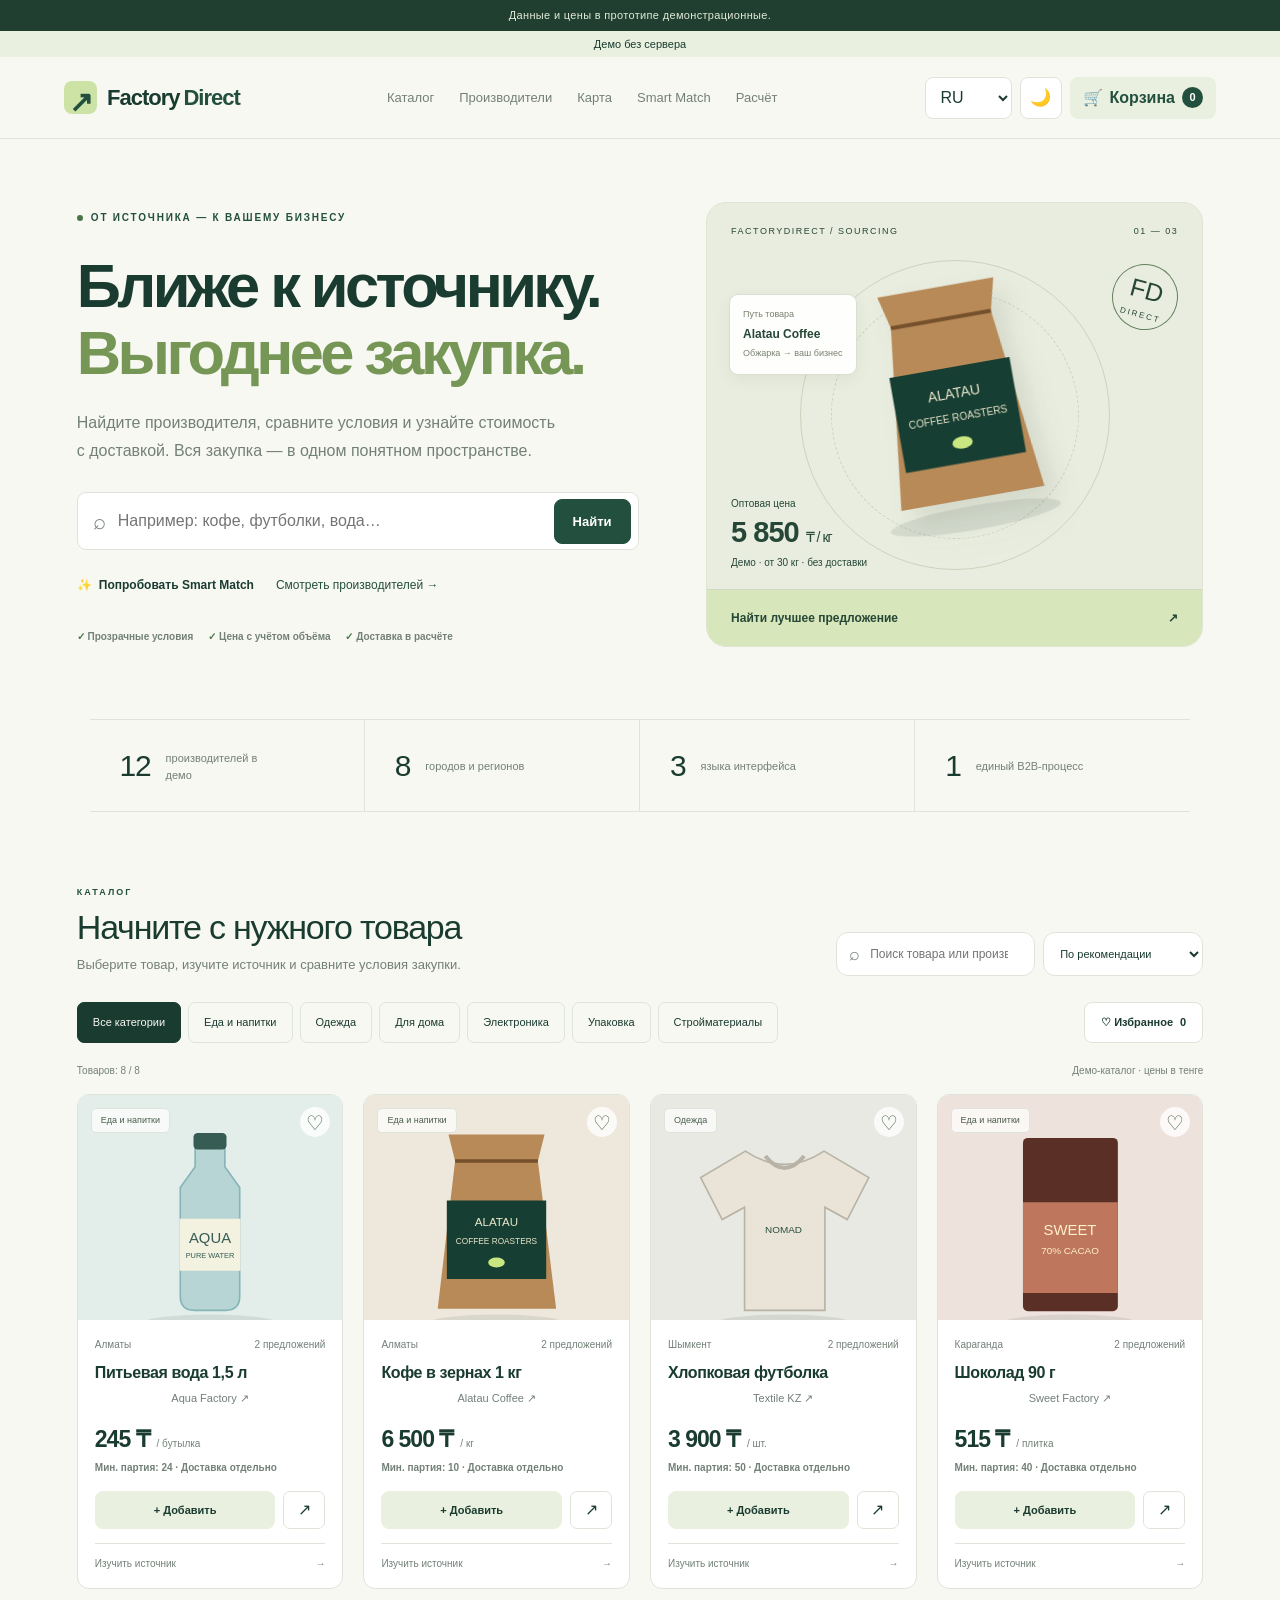
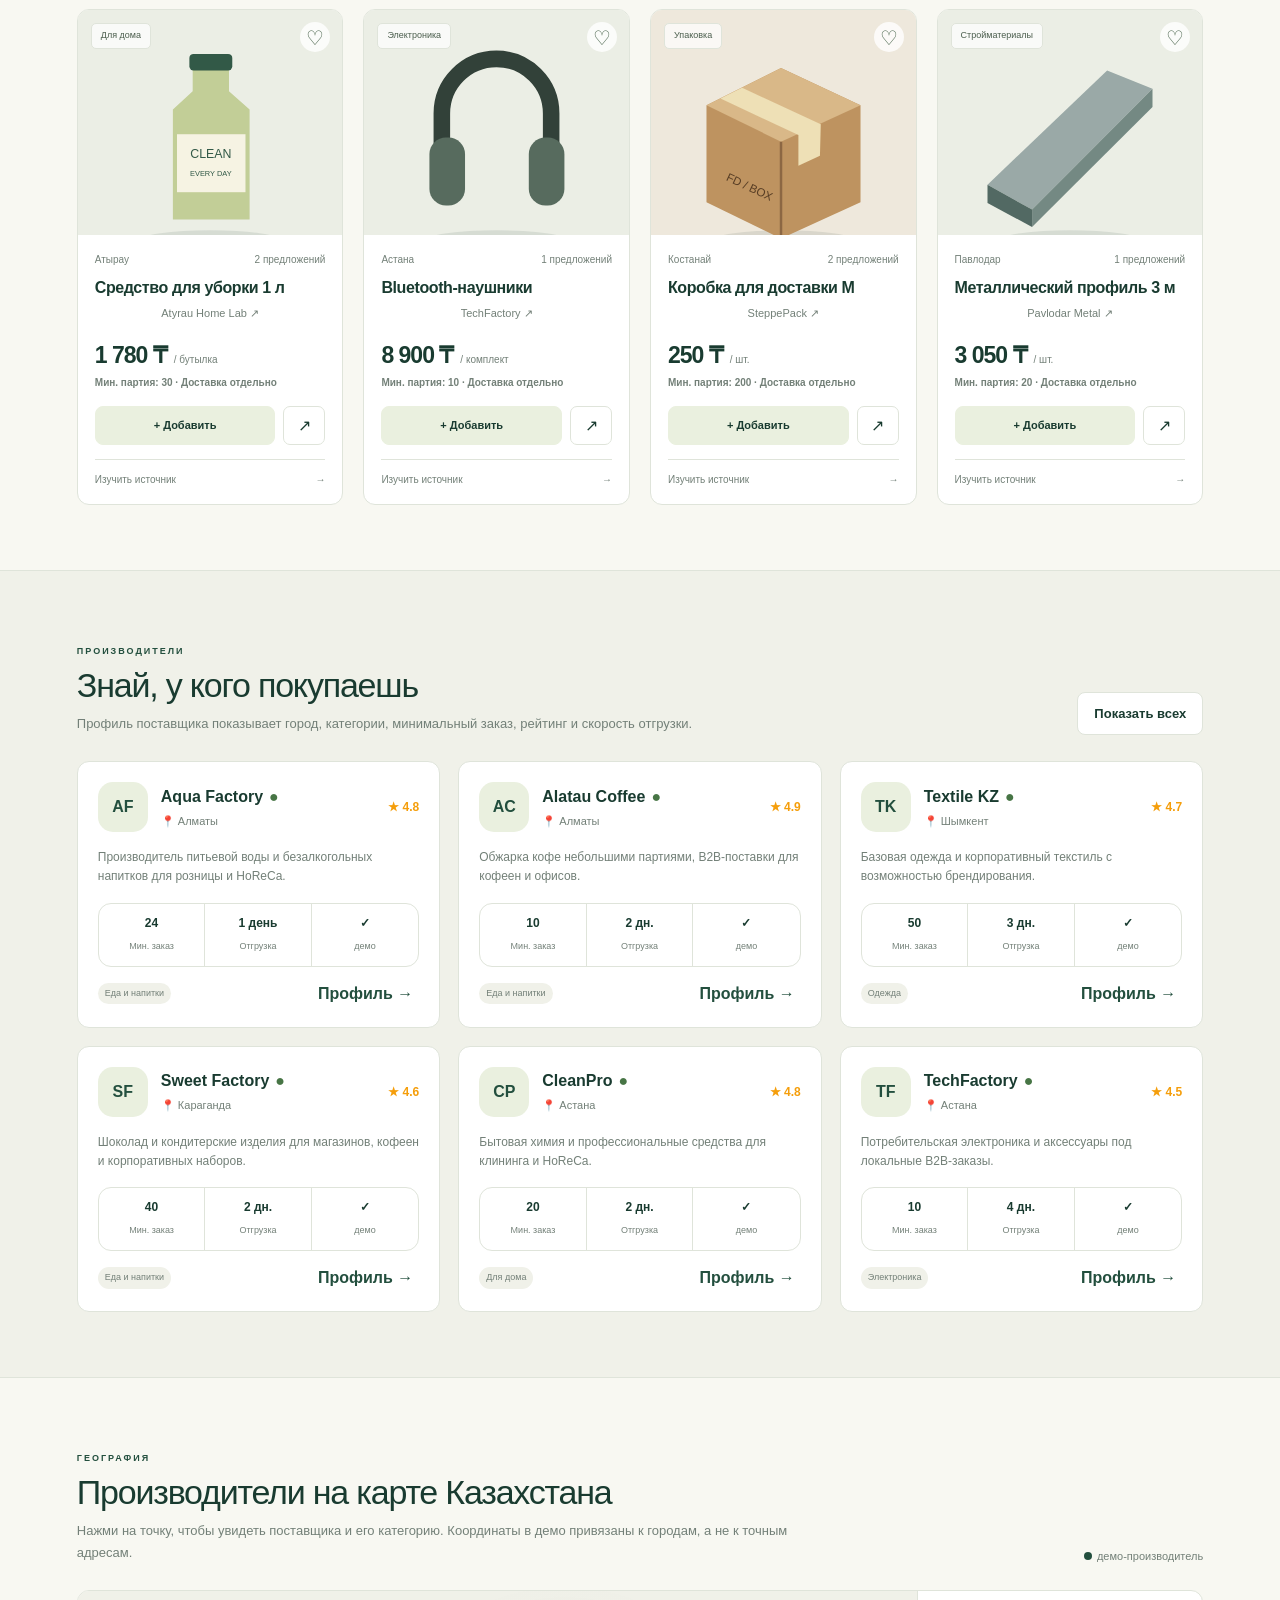
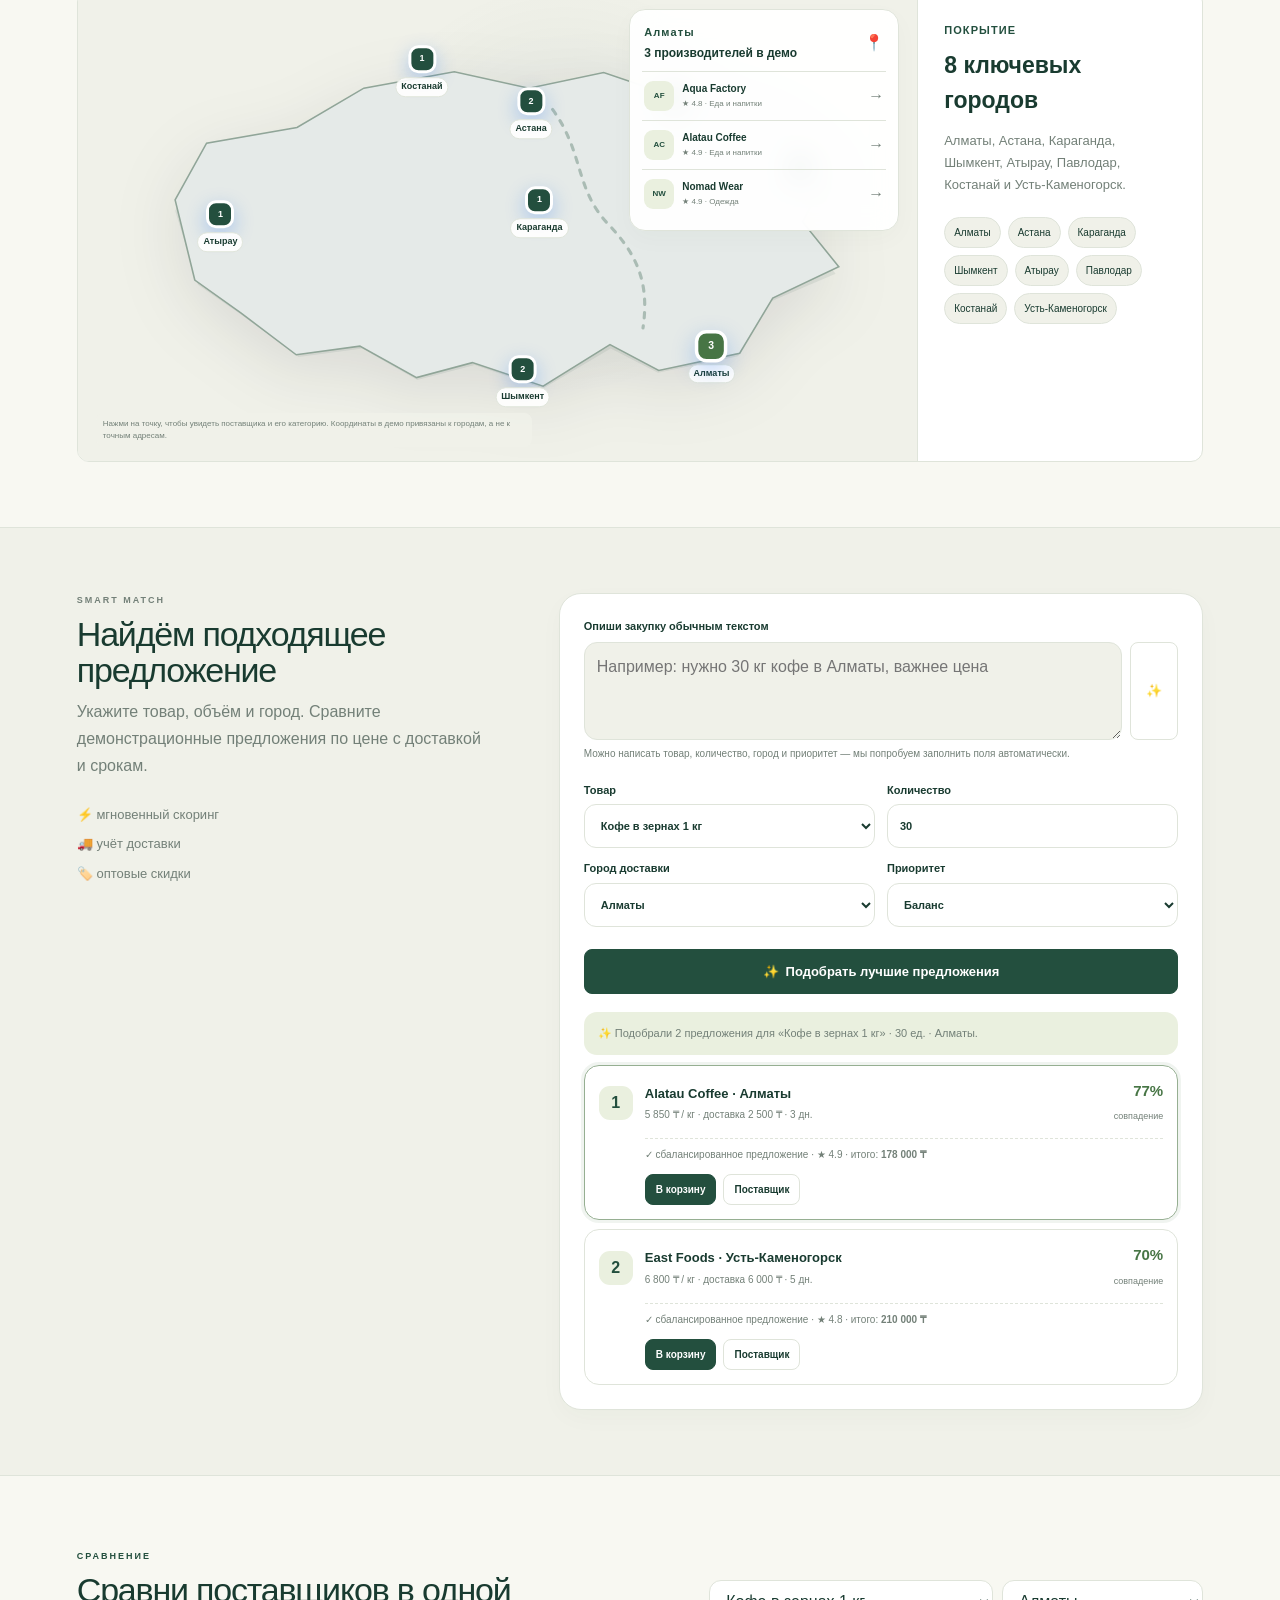
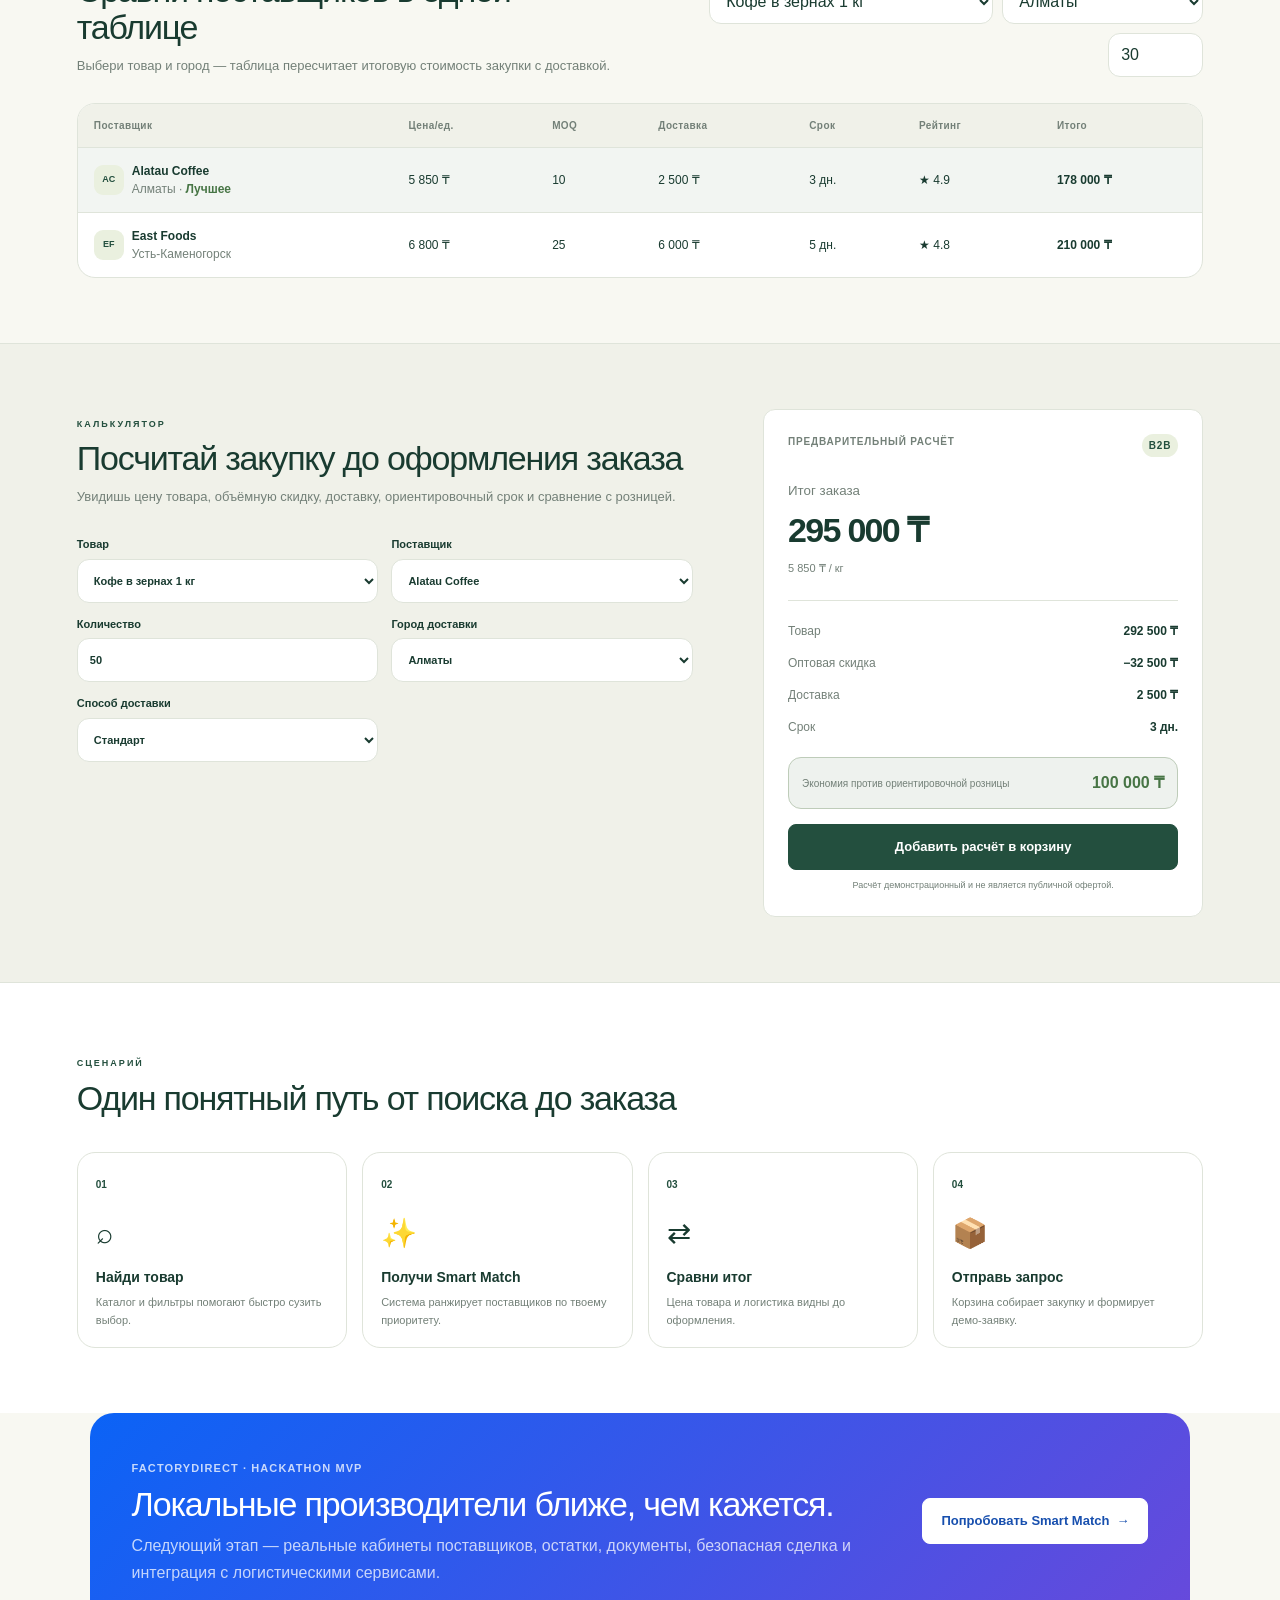
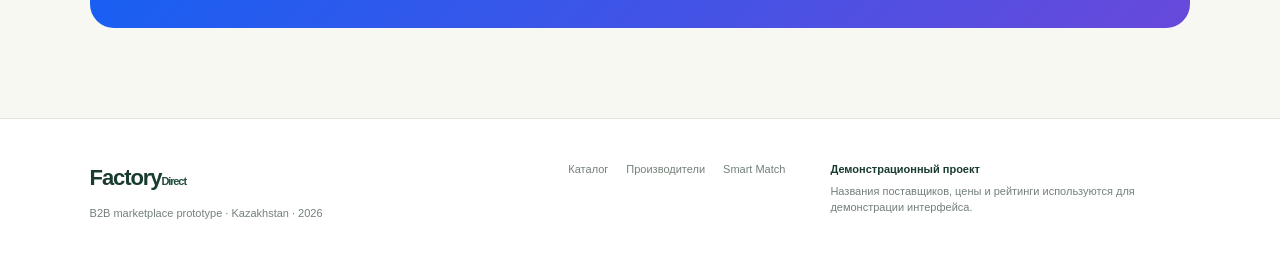
==== commit ee587dca: "Add SQLite catalog API and persistent purchase requests" ====
--- a/index.html
+++ b/index.html
@@ -285,5 +285,6 @@
 
   <script src="script.js"></script>
   <script src="features.js"></script>
+  <script src="api-client.js"></script>
 </body>
 </html>
--- a/design.css
+++ b/design.css
@@ -7,3 +7,7 @@
 @media(max-width:620px){.site-header{padding:0 14px;height:68px;gap:7px}.logo{font-size:18px}.hero{grid-template-columns:1fr;padding:38px 20px;gap:30px}.hero h1{font-size:43px;letter-spacing:-2px}.hero-search{display:flex;height:54px}.hero-search .primary{width:auto}.hero-badge{font-size:9px}.hero-text{font-size:14px}.source-scene{height:355px}.hero-pack{width:280px;top:14px}.scene-label{top:67px;left:20px}.scene-price{bottom:64px}.scene-orbit{height:240px;width:240px;top:40px}.scene-price strong{font-size:24px}.scene-stamp{top:50px;right:20px}.metrics{margin:0 20px;grid-template-columns:1fr 1fr}.metrics article{flex-direction:row;align-items:center}.metrics article:nth-child(2){border-right:0}.metrics article:nth-child(-n+2){border-bottom:1px solid var(--border)}.section{padding:45px 20px}.section-head h2,.smart-intro h2{font-size:29px}.catalog-tools{display:flex}.catalog-tools .search-field{max-width:none;flex:1}.catalog-tools .control{width:125px}.category-pills{gap:6px}.category-pill{font-size:10px;padding:9px}.product-grid{gap:12px}.product-visual{height:160px}.product-body{padding:12px}.product-body h3{font-size:14px;min-height:35px}.product-meta{font-size:9px;gap:4px}.product-price strong{font-size:20px}.product-price{flex-wrap:wrap}.product-badge{font-size:8px;max-width:95px;left:8px;top:8px}.favorite-btn{right:7px;top:7px;width:26px;height:26px}.product-tier{font-size:9px}.source-bottom{font-size:9px}.product-actions{gap:5px}.product-actions .primary{font-size:10px;padding:9px 5px}.details-btn{width:30px}.catalog-status{font-size:9px}.source-flow{gap:7px}.source-flow>div{font-size:10px;padding:12px 7px}.header-actions{gap:5px}.source-link{font-size:10px}}
 @media(prefers-reduced-motion:reduce){.product-visual img{transition:none}}
 @media(max-width:620px){.compact-control{appearance:none;width:48px;padding:0 8px;text-align:center}.hero h1{font-size:39px}.site-header .header-actions{gap:5px}}
+
+.request-form{display:grid;gap:8px;margin:20px 0}.request-form label{font-size:13px}.request-form input{width:100%;padding:12px;border:1px solid var(--border);background:var(--surface);border-radius:8px}.request-form p{font-size:13px;overflow-wrap:anywhere}button:disabled{opacity:.6;cursor:wait}
+
+.api-status{display:block;text-align:center;font-size:11px;padding:5px;background:var(--surface-3);color:var(--text)}
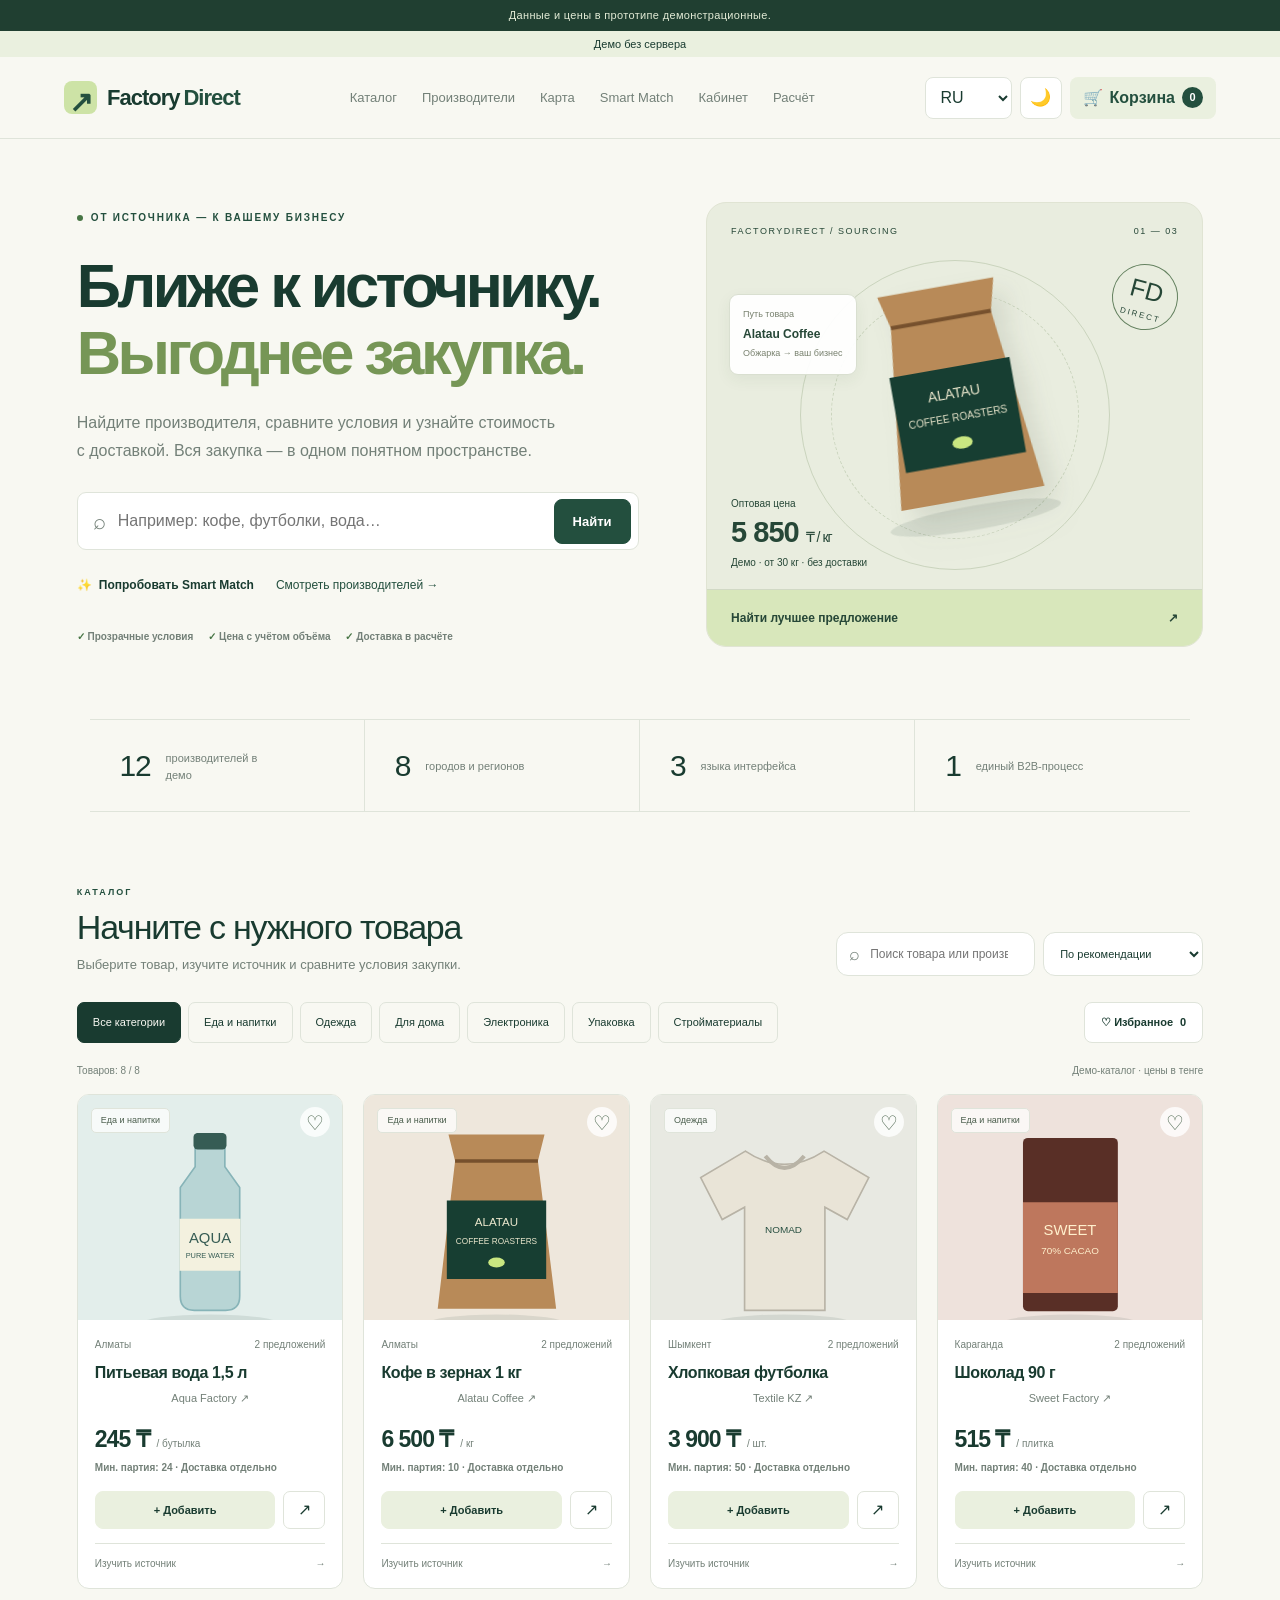
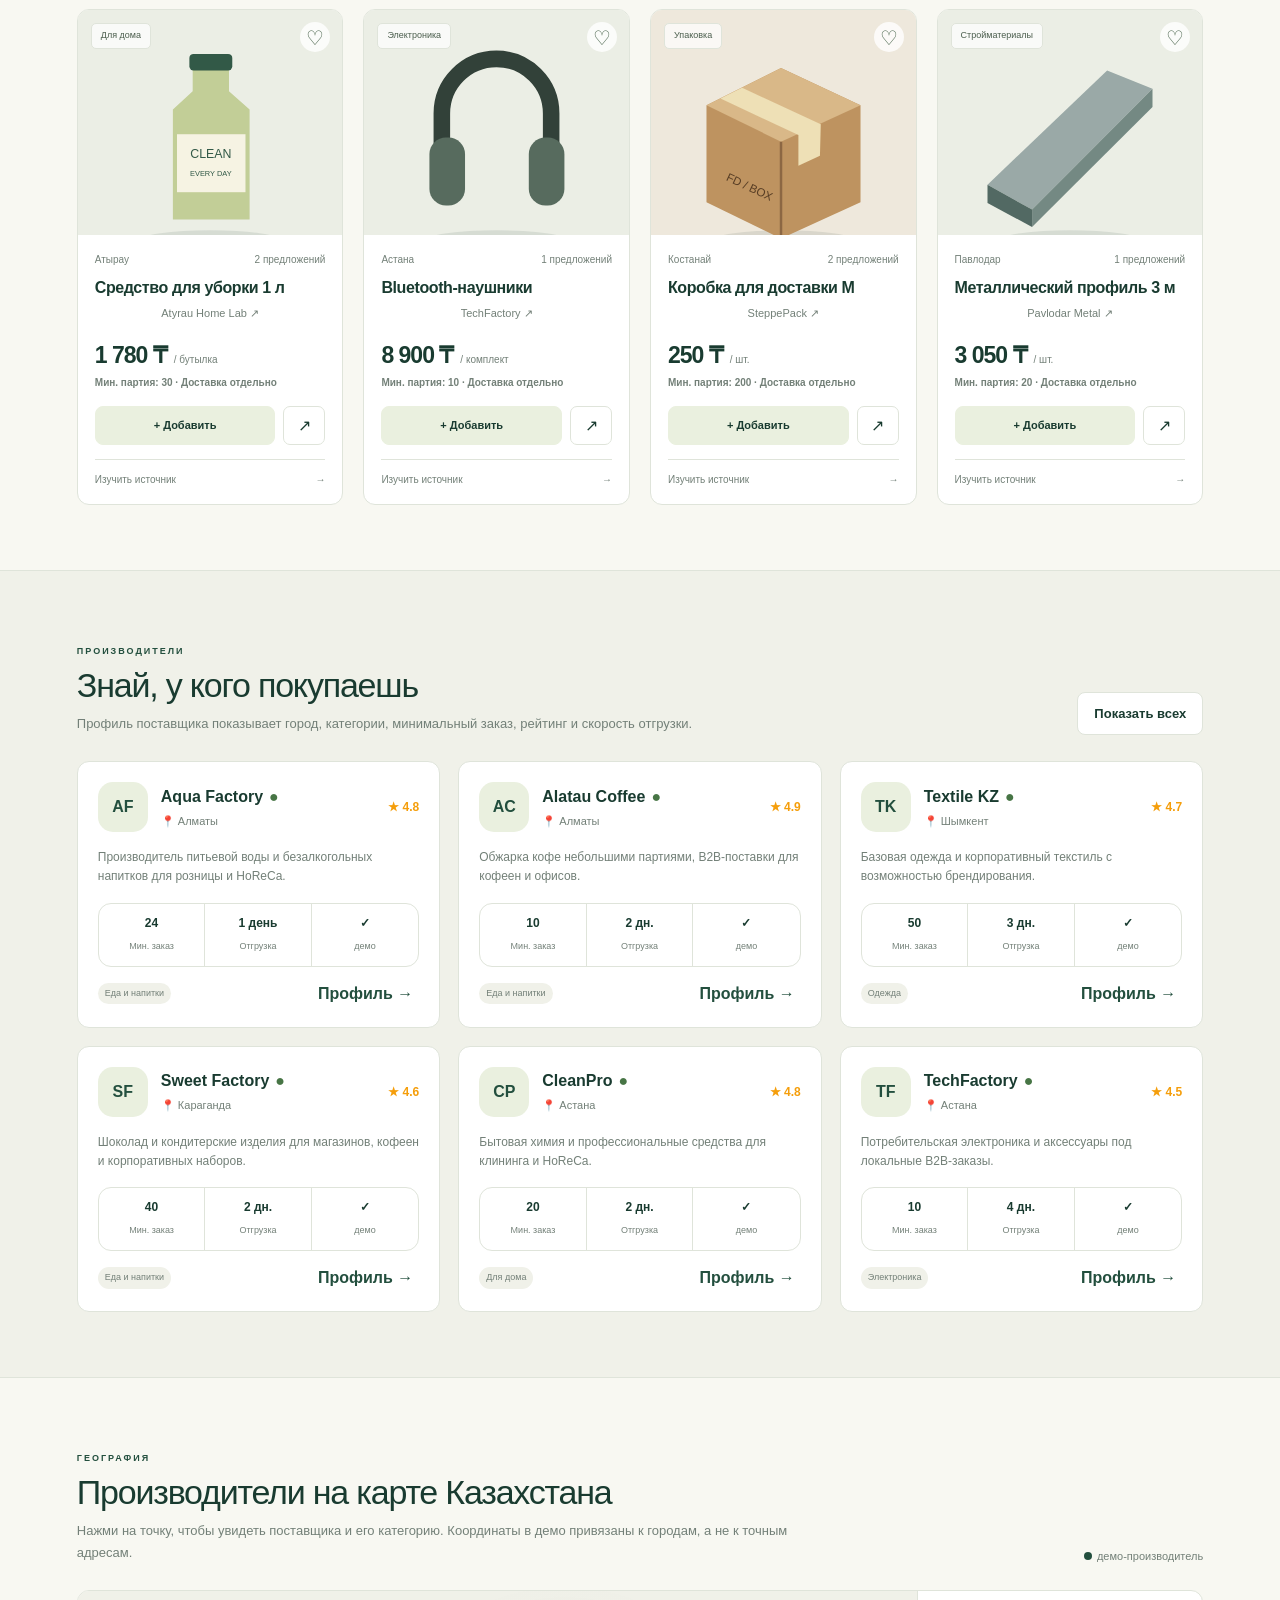
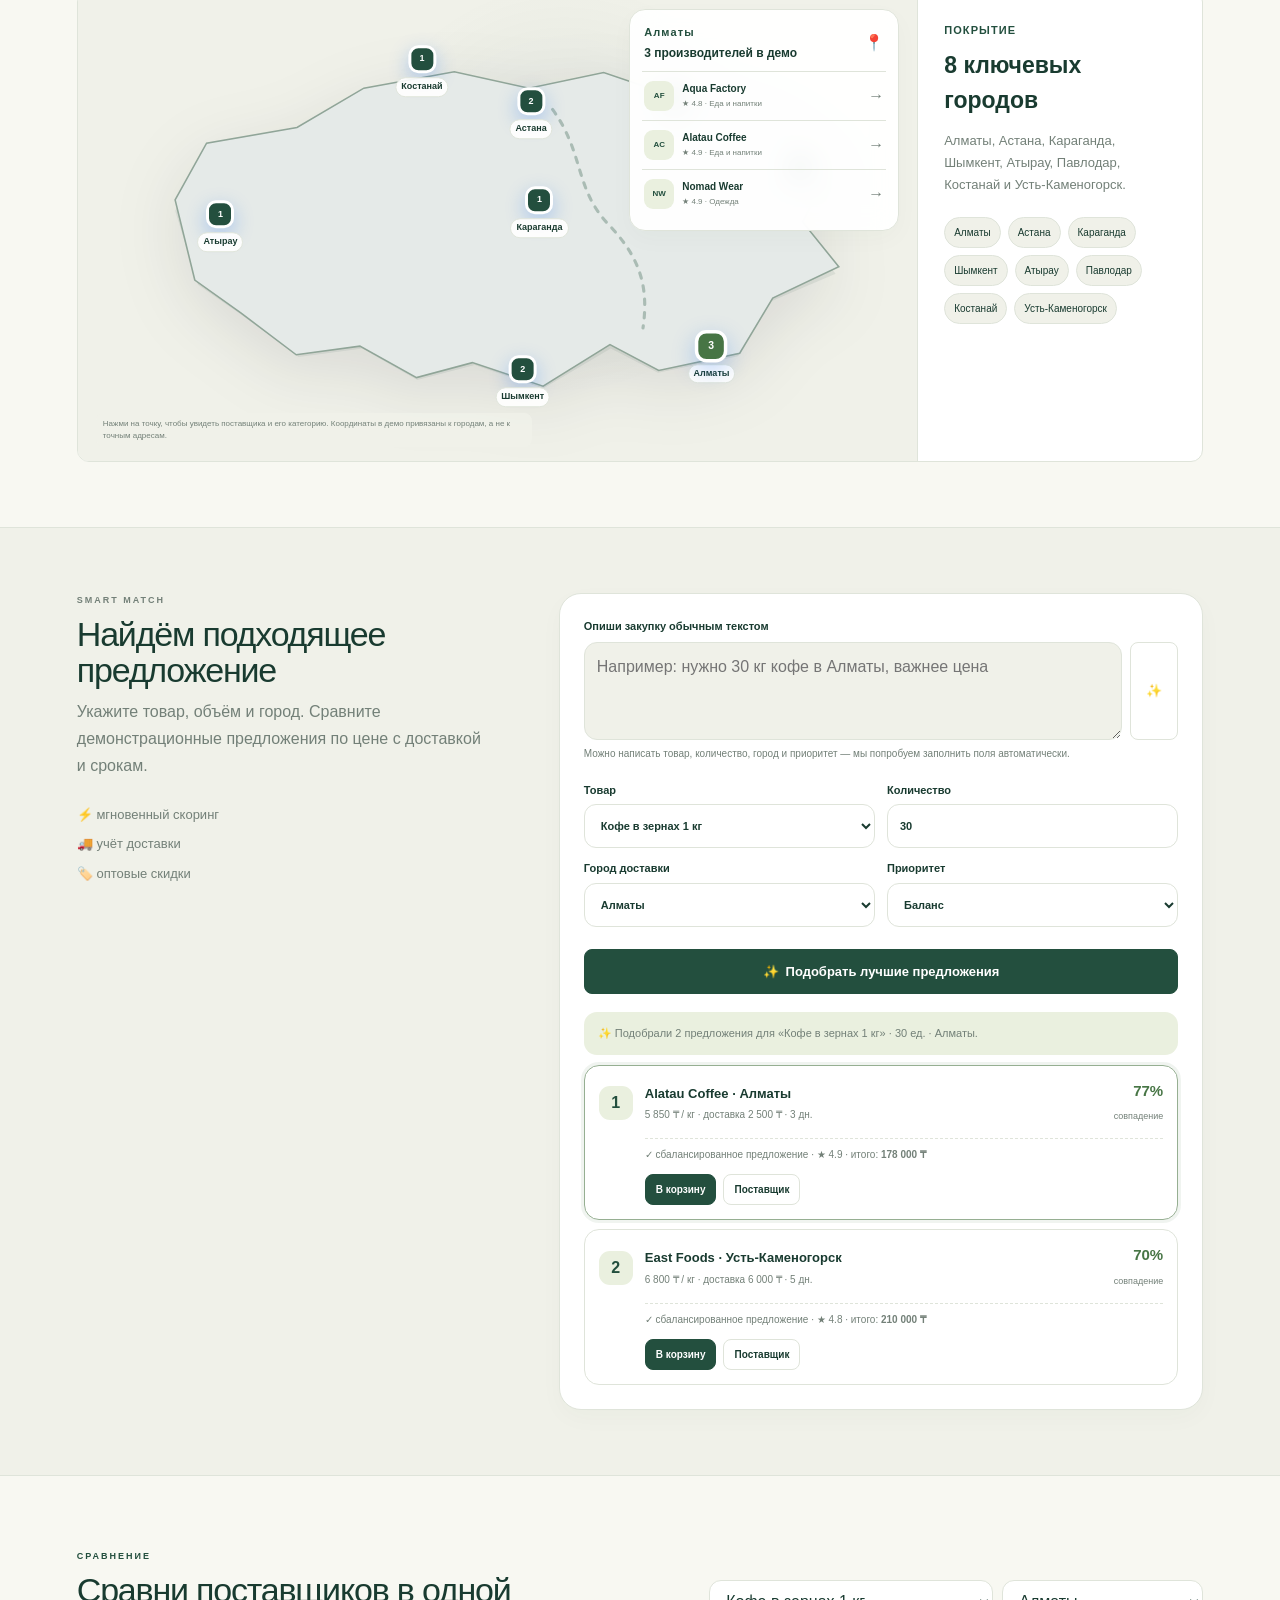
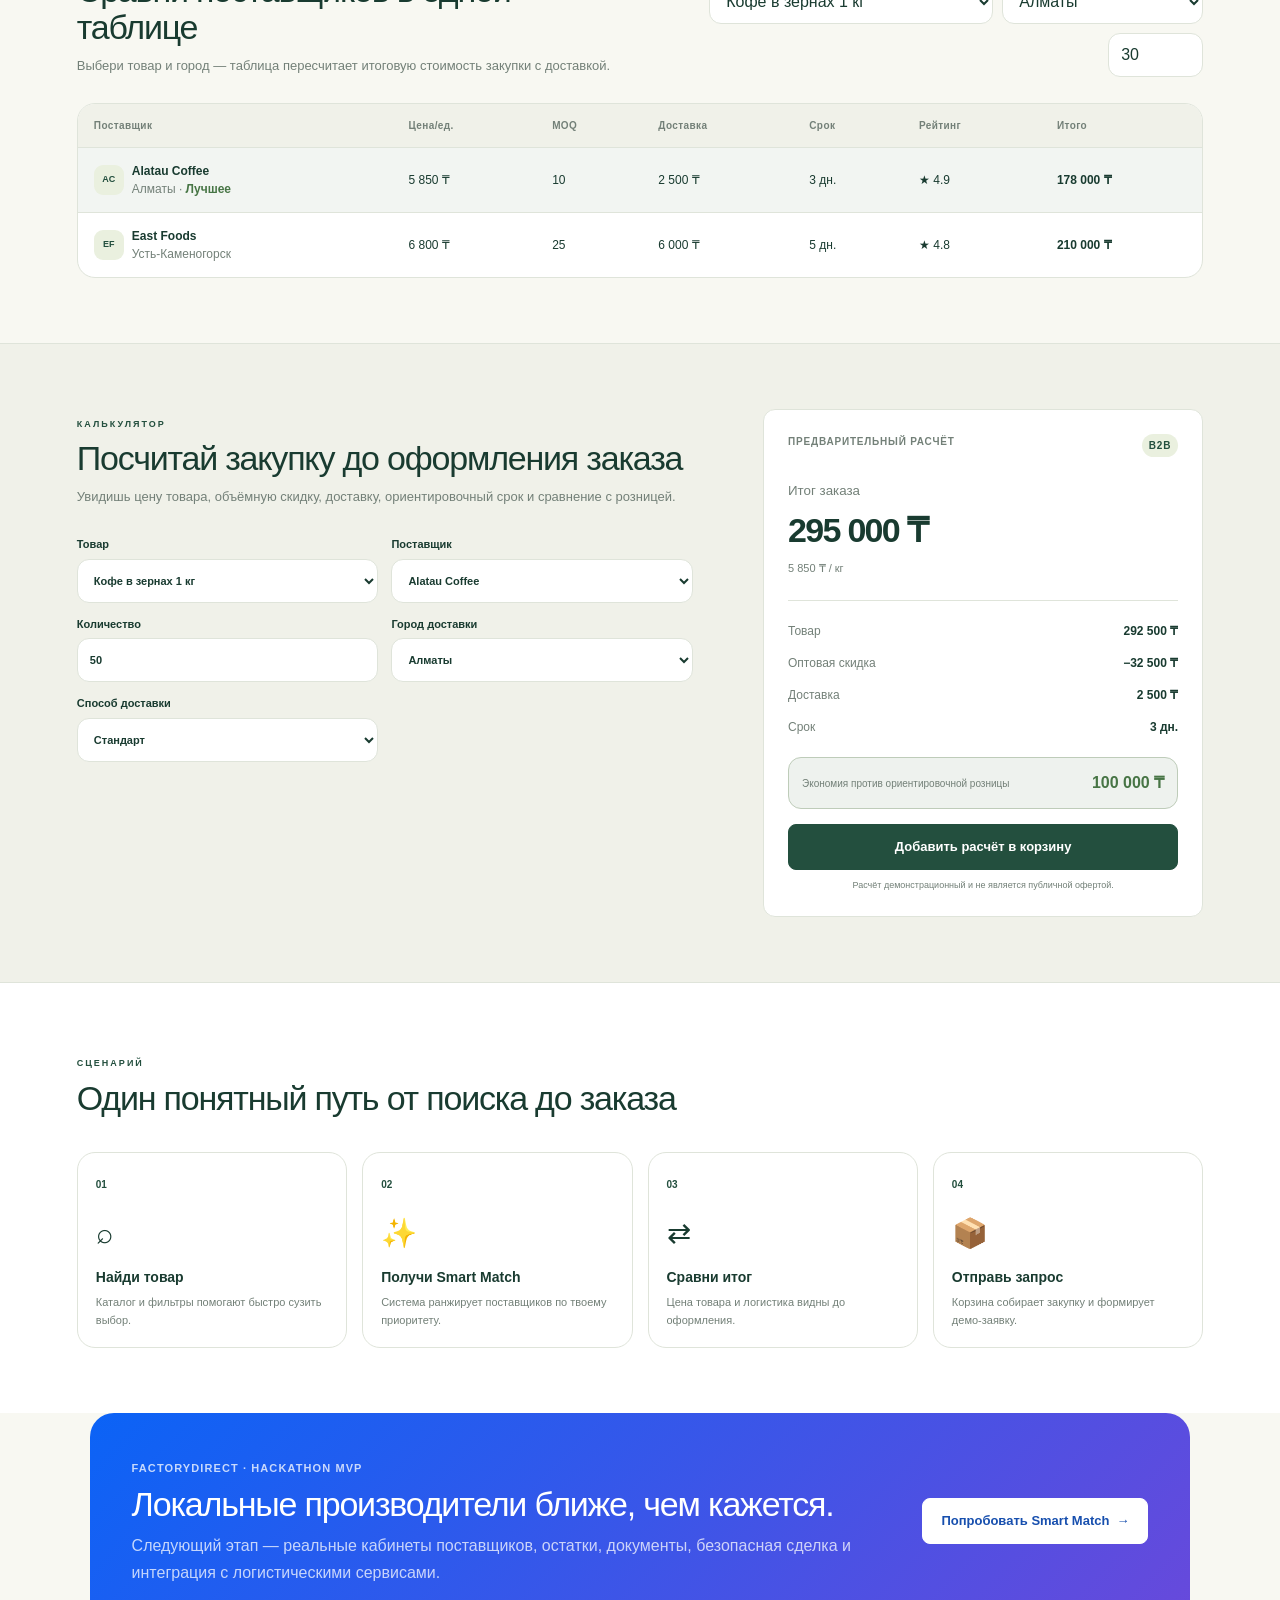
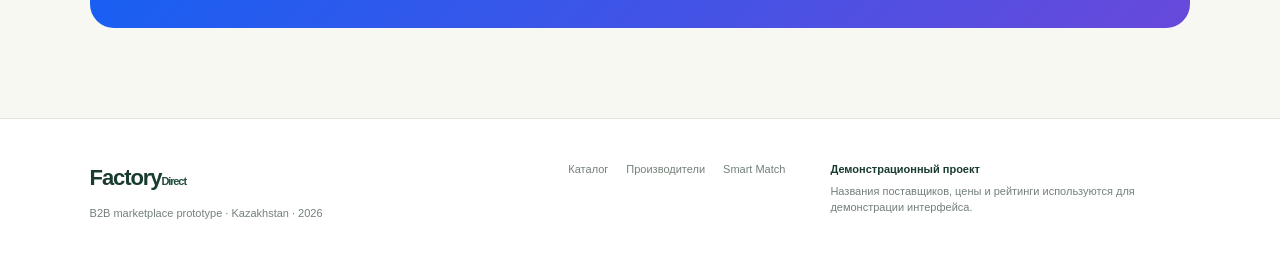
==== commit 225cedc0: "Add manufacturer accounts, product publishing and scoped request dashboard" ====
--- a/index.html
+++ b/index.html
@@ -23,6 +23,7 @@
       <a href="#manufacturers" data-i18n="navManufacturers">Производители</a>
       <a href="#mapSection" data-i18n="navMap">Карта</a>
       <a href="#smartMatch" data-i18n="navSmart">Smart Match</a>
+      <a href="seller.html">Кабинет</a>
       <a href="#calculator" data-i18n="navDelivery">Расчёт</a>
     </nav>
 
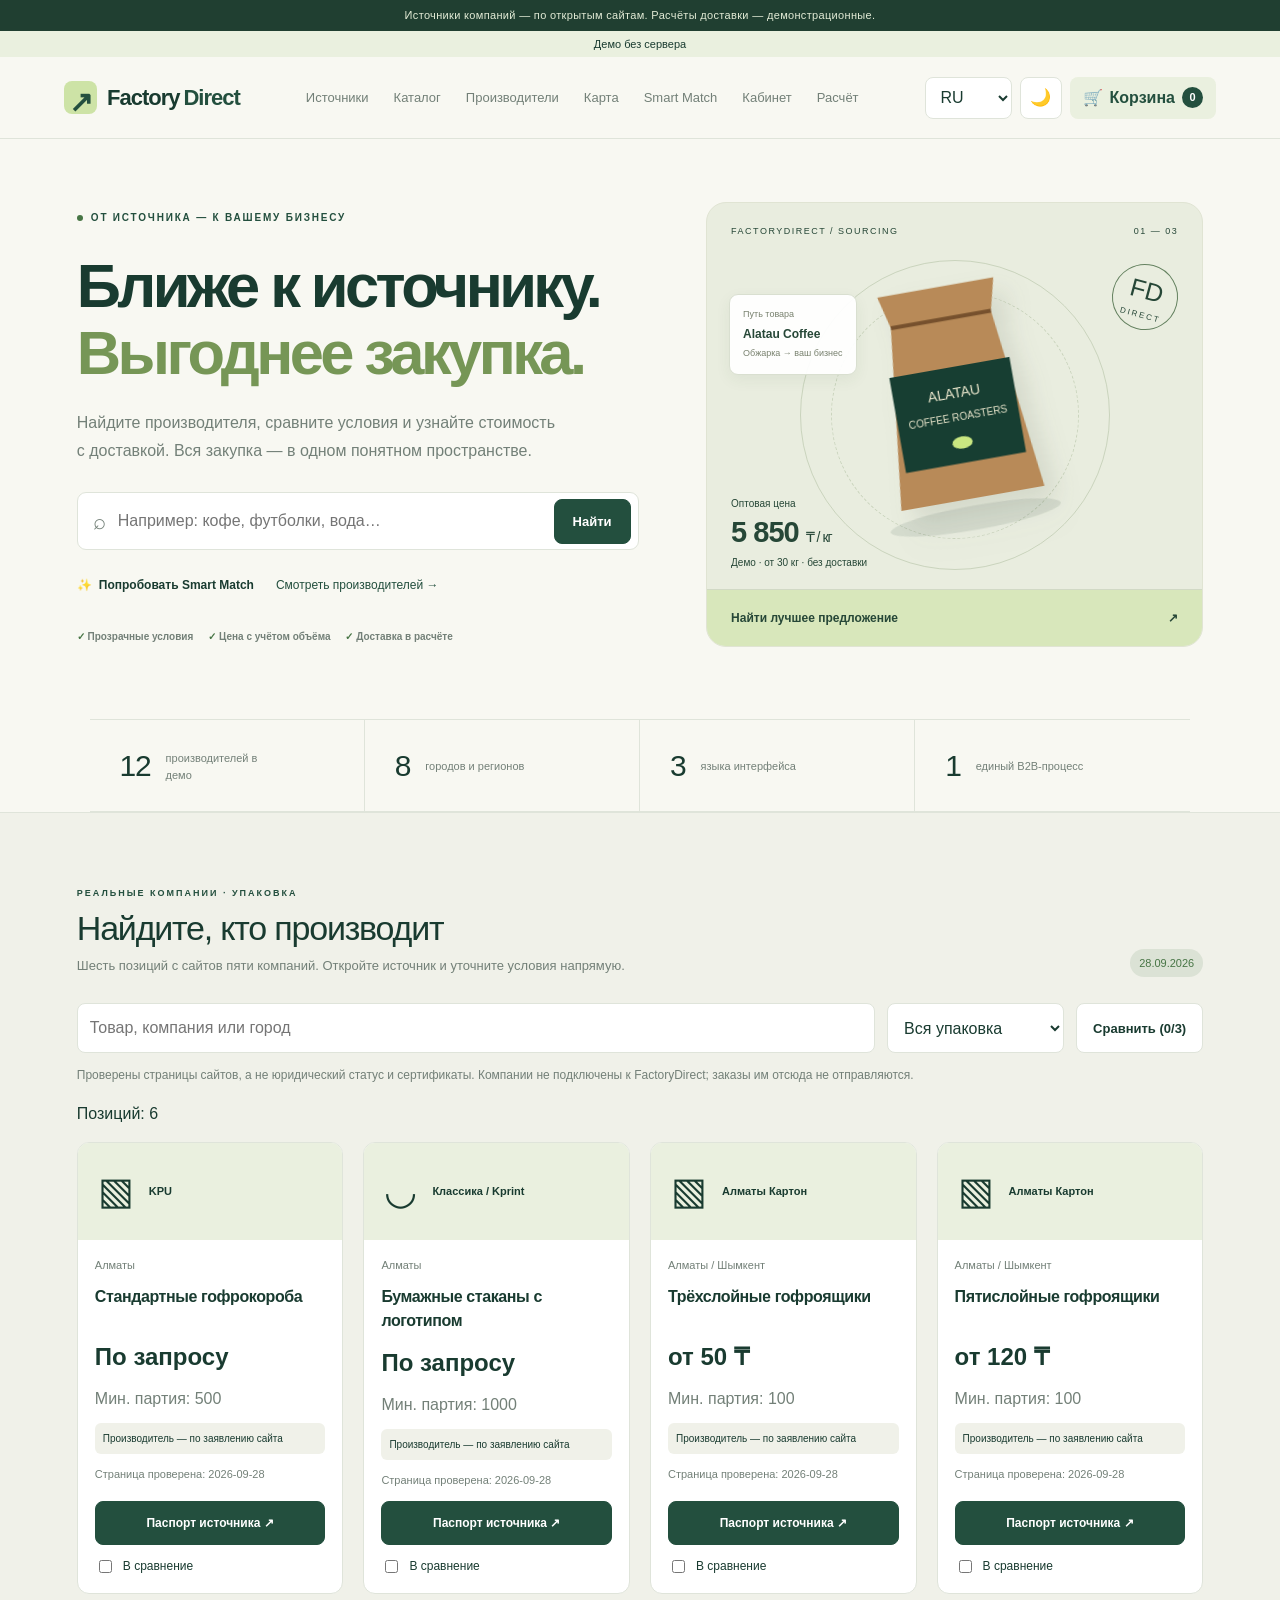
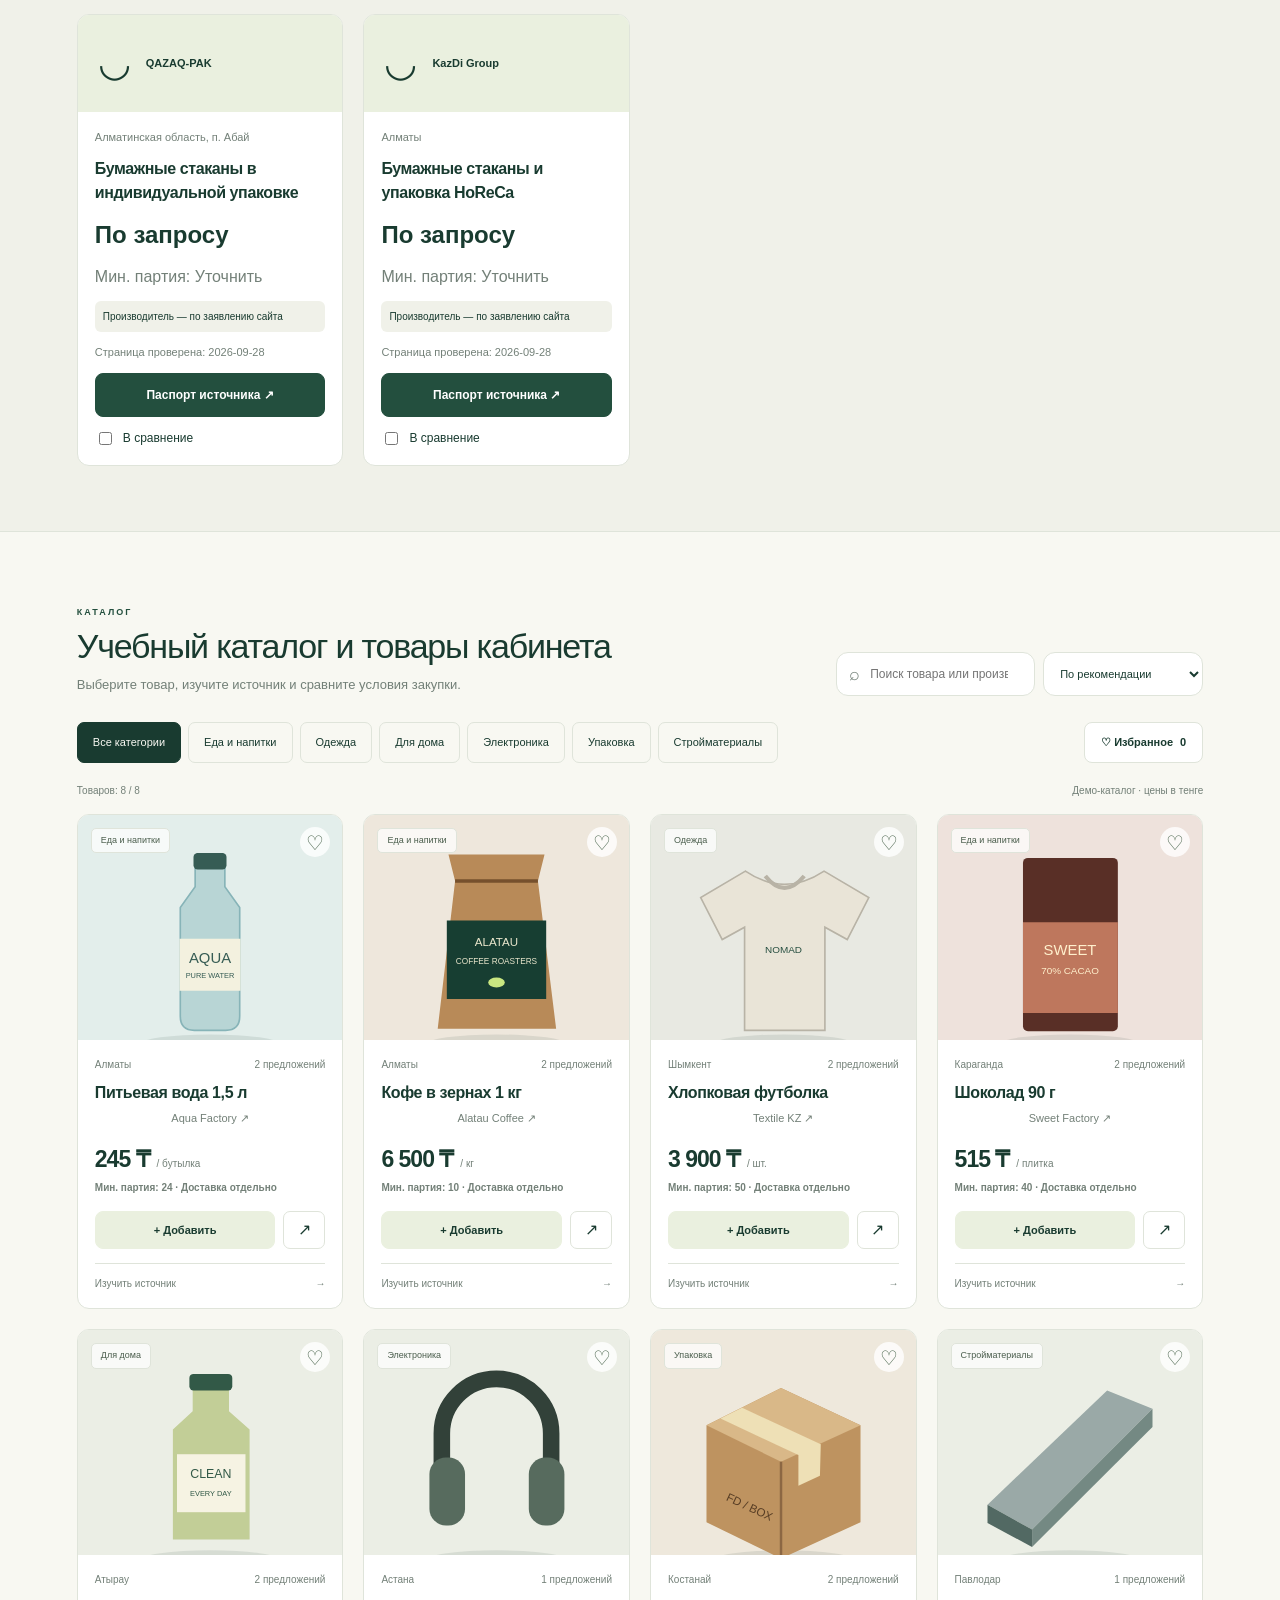
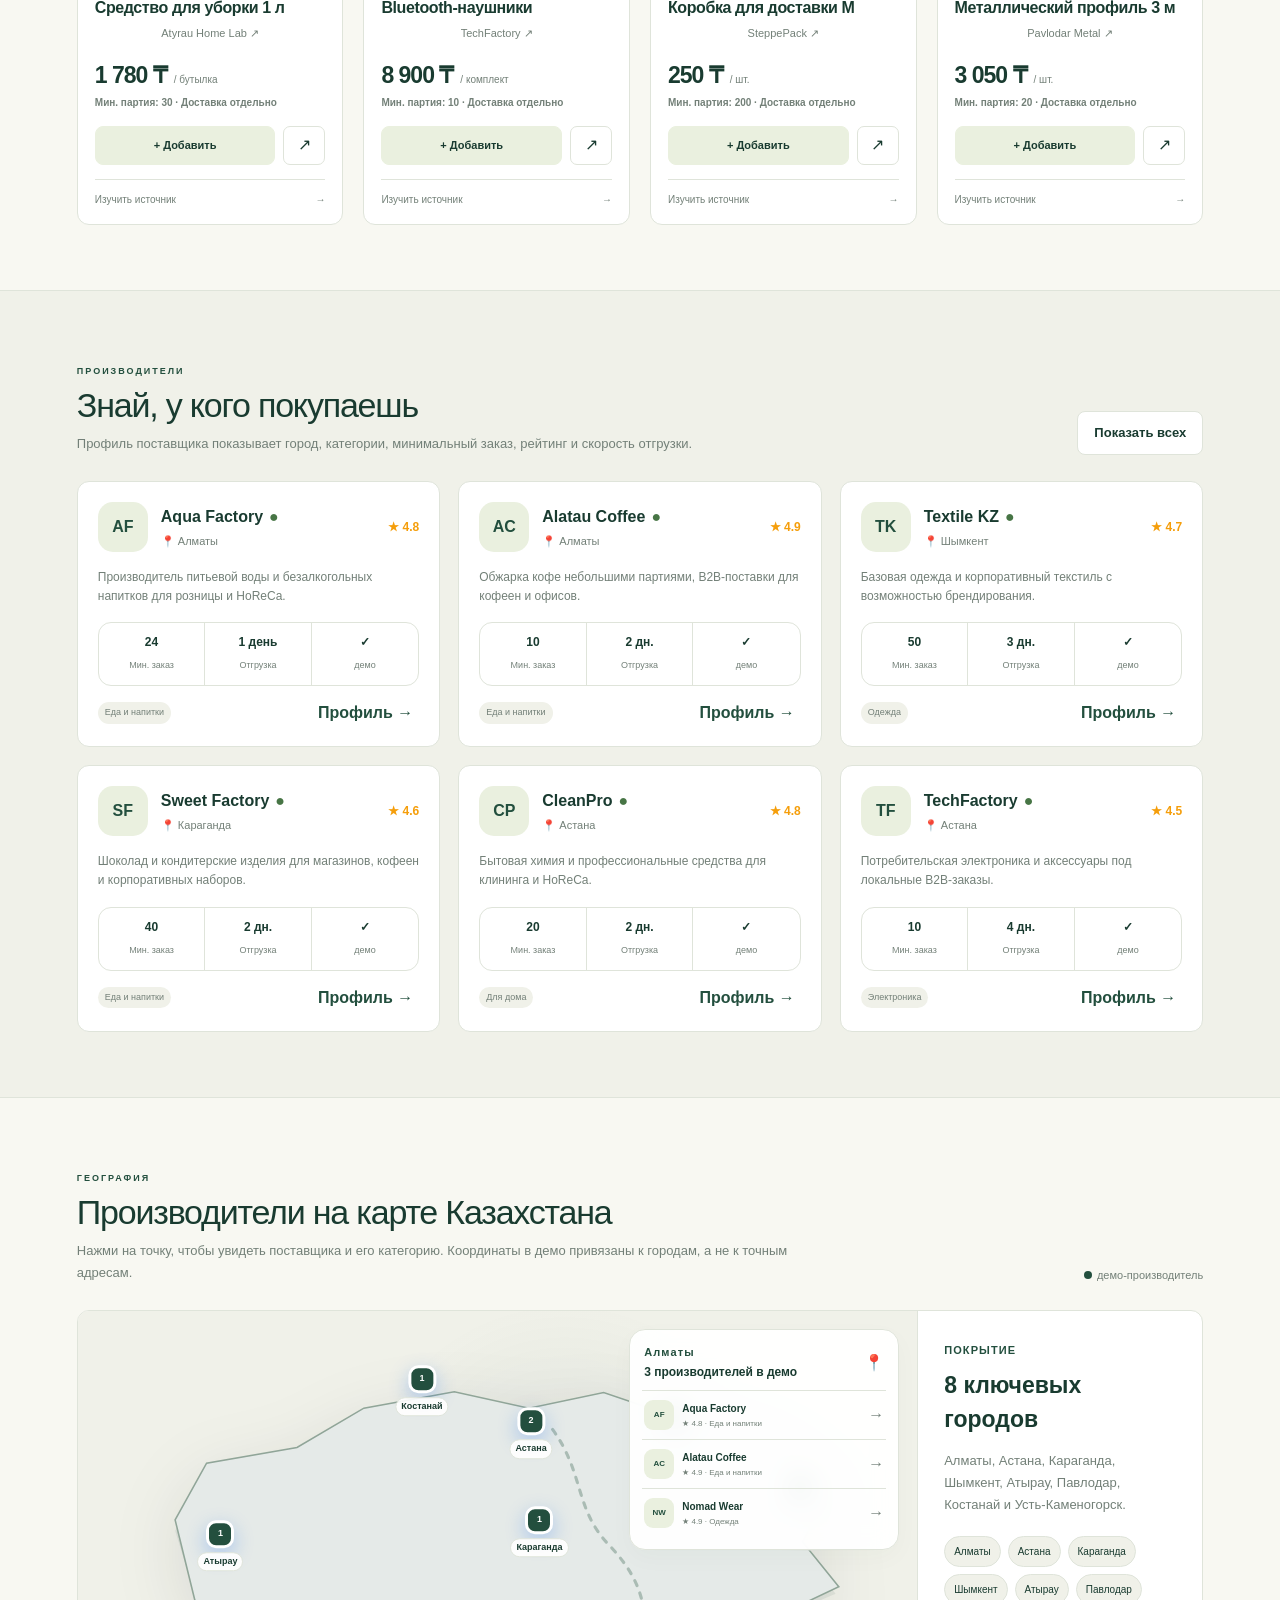
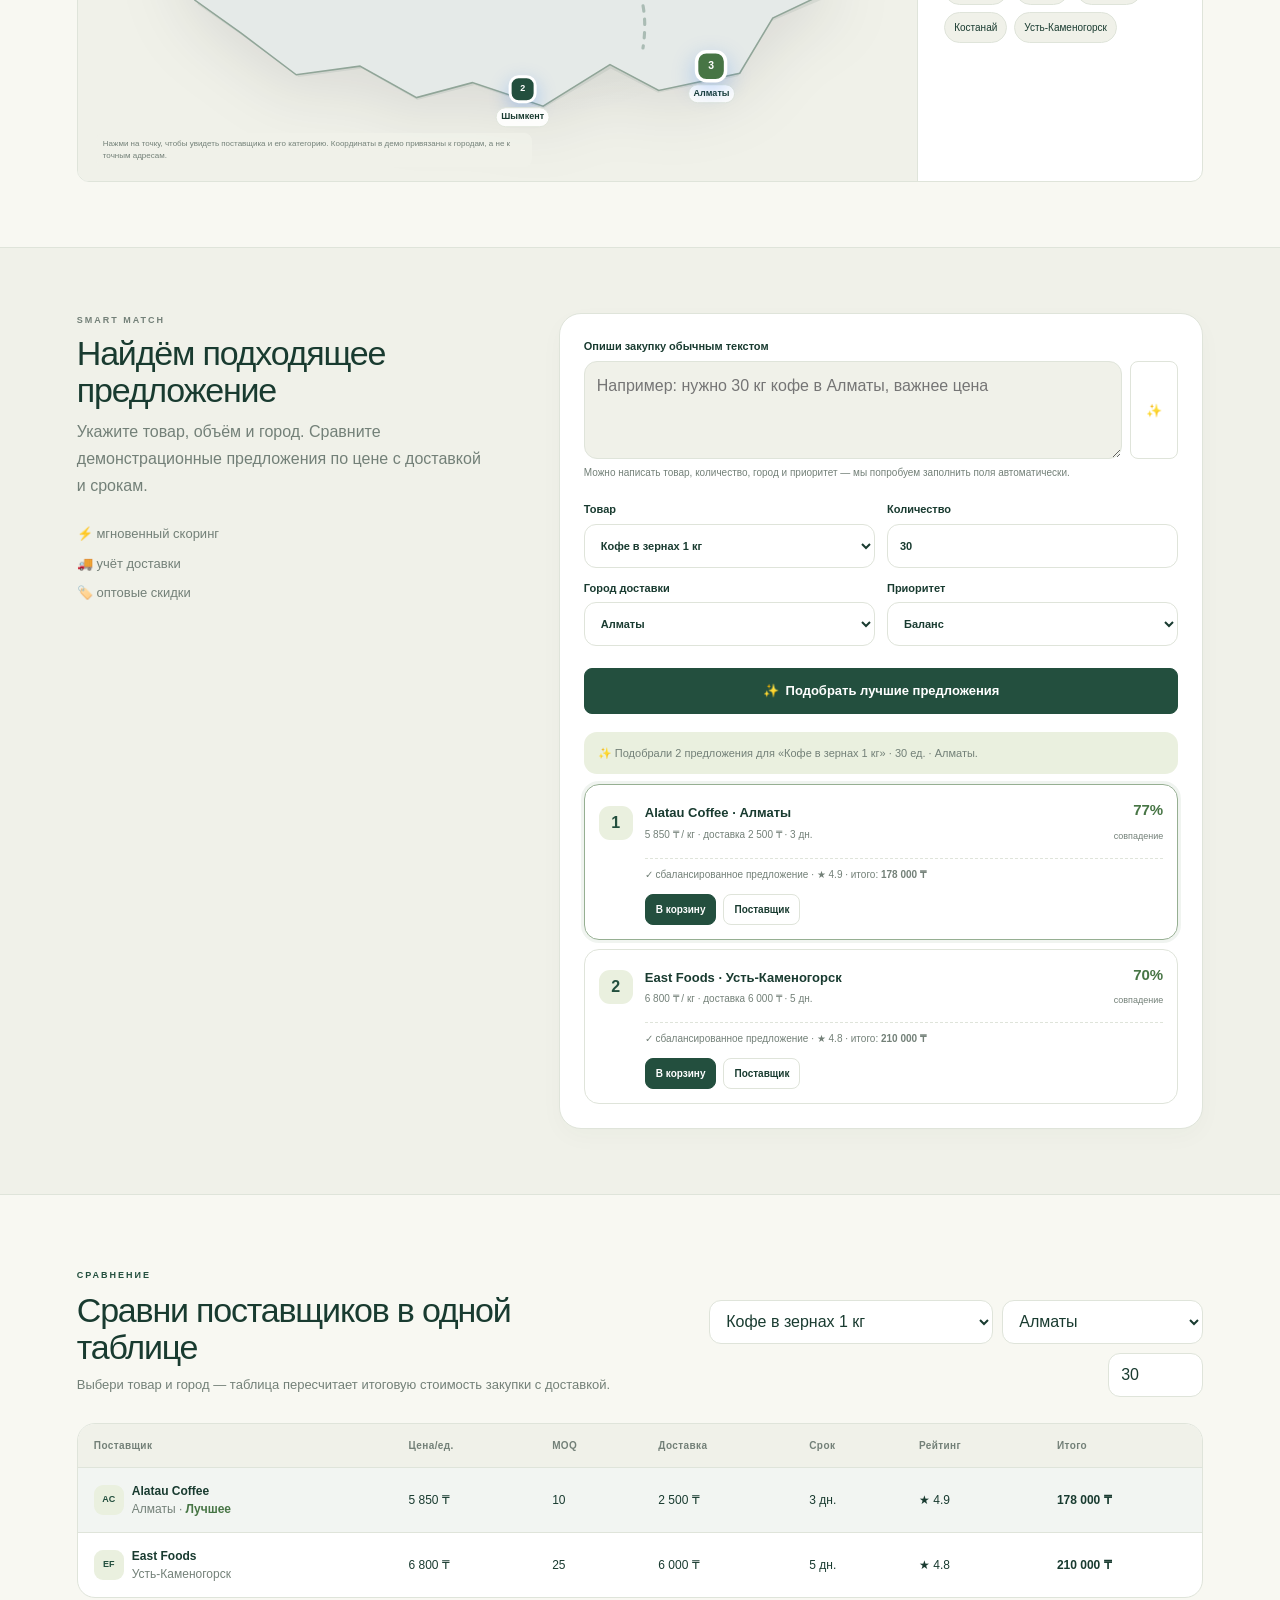
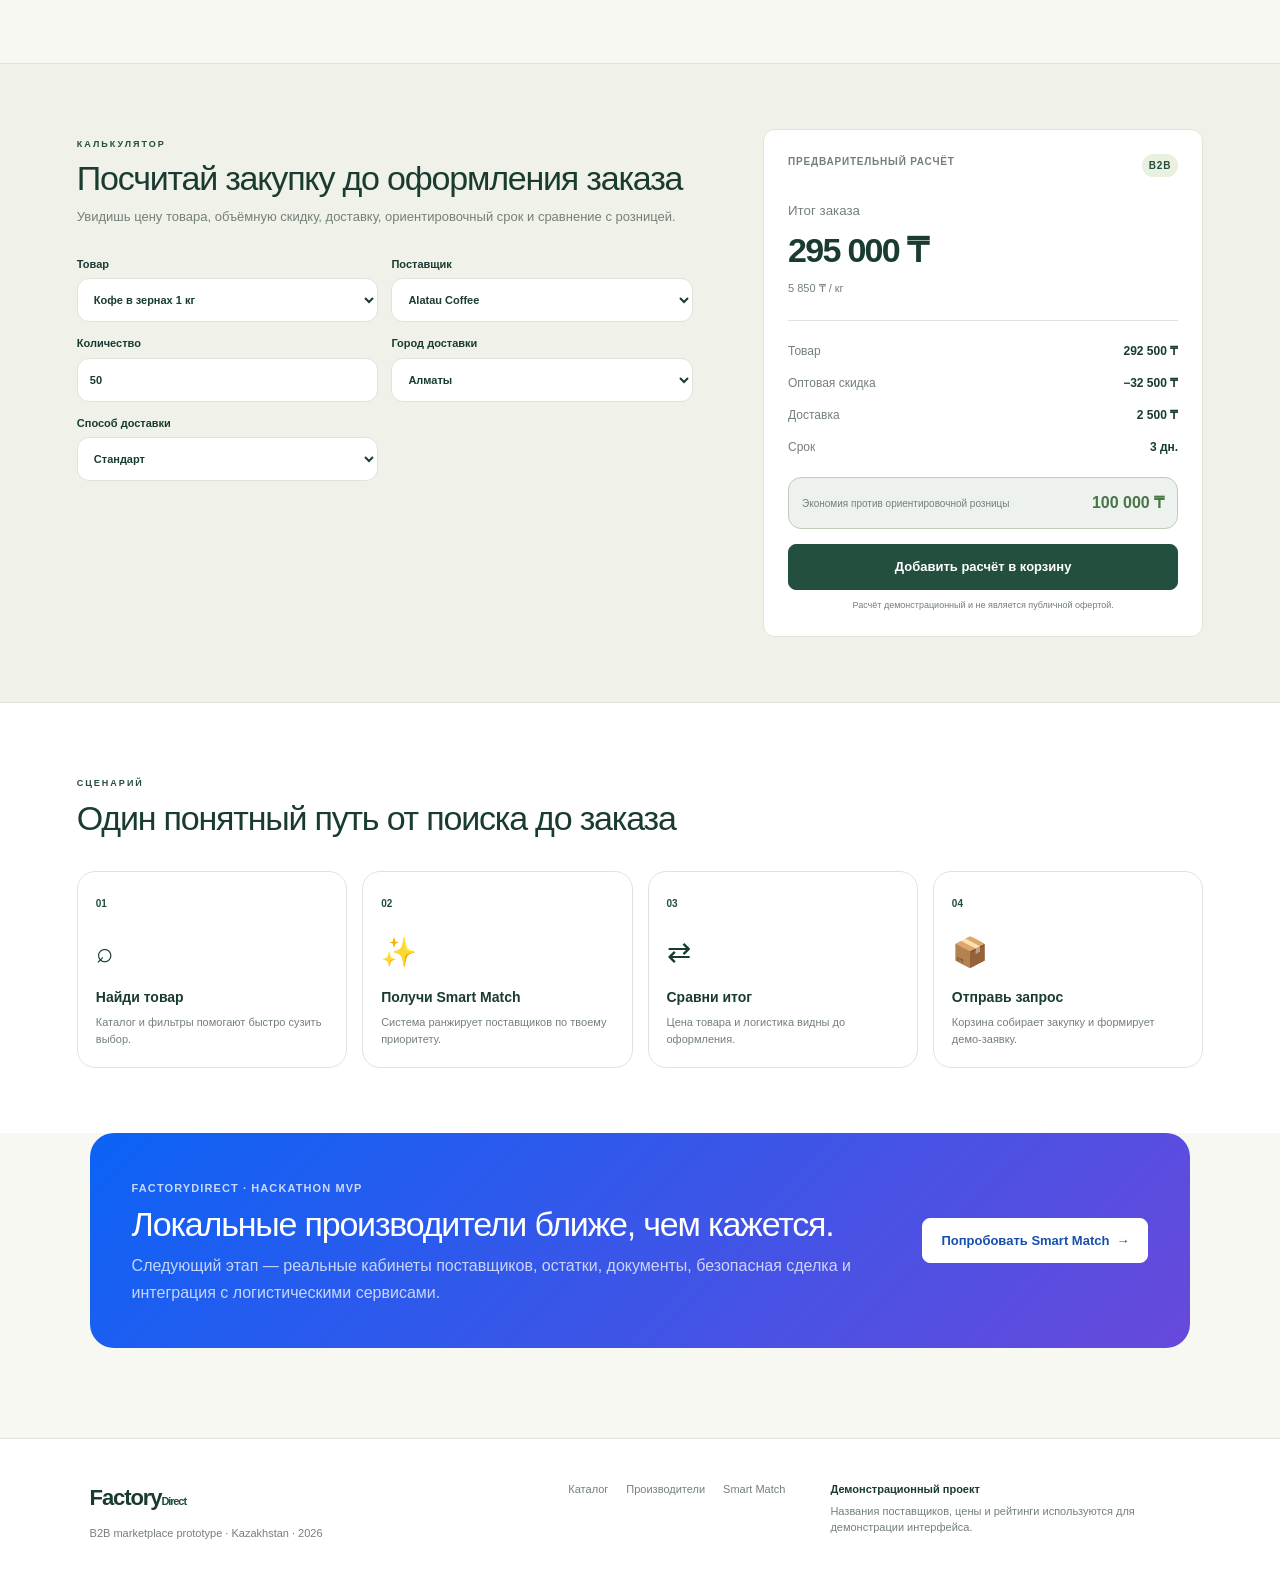
==== commit f5c55ec0: "Add researched packaging sources with provenance and honest price comparison" ====
--- a/index.html
+++ b/index.html
@@ -9,6 +9,7 @@
   <title>FactoryDirect — напрямую от производителя</title>
   <link rel="stylesheet" href="style.css">
   <link rel="stylesheet" href="design.css">
+  <link rel="stylesheet" href="sources.css">
 </head>
 <body>
 <div class="demo-ribbon" data-i18n="demoDataNote">Данные и цены в прототипе демонстрационные.</div>
@@ -19,6 +20,7 @@
 
     <button id="mobileMenuButton" class="mobile-menu-btn" type="button" aria-expanded="false" aria-controls="mainNav" aria-label="Menu">☰</button>
     <nav id="mainNav" class="main-nav" aria-label="Main navigation">
+      <a href="#realSources" data-i18n="navSources">Источники</a>
       <a href="#catalog" data-i18n="navCatalog">Каталог</a>
       <a href="#manufacturers" data-i18n="navManufacturers">Производители</a>
       <a href="#mapSection" data-i18n="navMap">Карта</a>
@@ -86,6 +88,13 @@
       <article><strong>1</strong><span data-i18n="metricFlow">единый B2B-процесс</span></article>
     </section>
 
+    <section id="realSources" class="section sources-section">
+      <div class="section-head"><div><p class="eyebrow" data-source-text="eyebrow"></p><h2 data-source-text="title"></h2><p class="section-subtitle" data-source-text="subtitle"></p></div><span class="verified-chip">28.09.2026</span></div>
+      <div class="sources-tools"><input id="sourceSearch" type="search" aria-label="Поиск источников"><select id="sourceCategory" aria-label="Категория"><option value="all"></option><option value="boxes"></option><option value="cups"></option></select><button id="sourceCompareButton" class="secondary"></button></div>
+      <p class="muted source-disclaimer" data-source-text="disclaimer"></p><p id="sourceCount" role="status"></p><div id="sourceGrid" class="product-grid"></div>
+      <div id="sourceComparison" hidden></div>
+    </section>
+
     <section id="catalog" class="section reveal">
       <div class="section-head">
         <div>
@@ -287,5 +296,7 @@
   <script src="script.js"></script>
   <script src="features.js"></script>
   <script src="api-client.js"></script>
+  <script src="sources-data.js"></script>
+  <script src="sources.js"></script>
 </body>
 </html>
--- a/sources.css
+++ b/sources.css
@@ -0,0 +1 @@
+.sources-section{background:var(--surface-2);border-top:1px solid var(--border);border-bottom:1px solid var(--border)}.sources-tools{display:flex;gap:12px;flex-wrap:wrap}.sources-tools input,.sources-tools select{border:1px solid var(--border);border-radius:8px;padding:12px;background:var(--surface);min-width:0}.sources-tools input{flex:1;min-width:180px}.source-disclaimer{font-size:12px;line-height:1.7;max-width:850px}.source-card-top{display:flex;align-items:center;gap:15px;background:var(--surface-3);padding:20px;color:var(--text)}.source-card-top>span{font-size:38px}.source-card-top small{font-size:15px;font-weight:600}.source-card .product-body{display:flex;flex-direction:column;gap:12px}.source-card h3{min-height:42px;margin:0}.source-price{font-size:24px;font-weight:600;margin:0}.source-card p{margin:0}.source-status{font-size:10px;background:var(--surface-2);padding:8px;border-radius:6px}.source-select{font-size:12px;display:flex;gap:8px;align-items:center}.source-card .primary{margin-top:auto;font-size:12px}.source-card small{font-size:11px}#sourceComparison{margin-top:30px;padding:22px;background:var(--surface);border:1px solid var(--border);border-radius:12px}#sourceComparison table{width:100%;min-width:600px}#sourceComparison td{white-space:normal;min-width:190px;vertical-align:top;font-size:12px}#sourceComparison th{white-space:normal}#inquiryDraft{display:block;width:100%;margin:20px 0;padding:15px;border:1px solid var(--border);border-radius:10px;background:var(--surface-2);font-size:13px;resize:vertical}@media(max-width:620px){#sourceGrid{grid-template-columns:1fr}.sources-tools select{flex:1}.source-card h3{min-height:0}}
